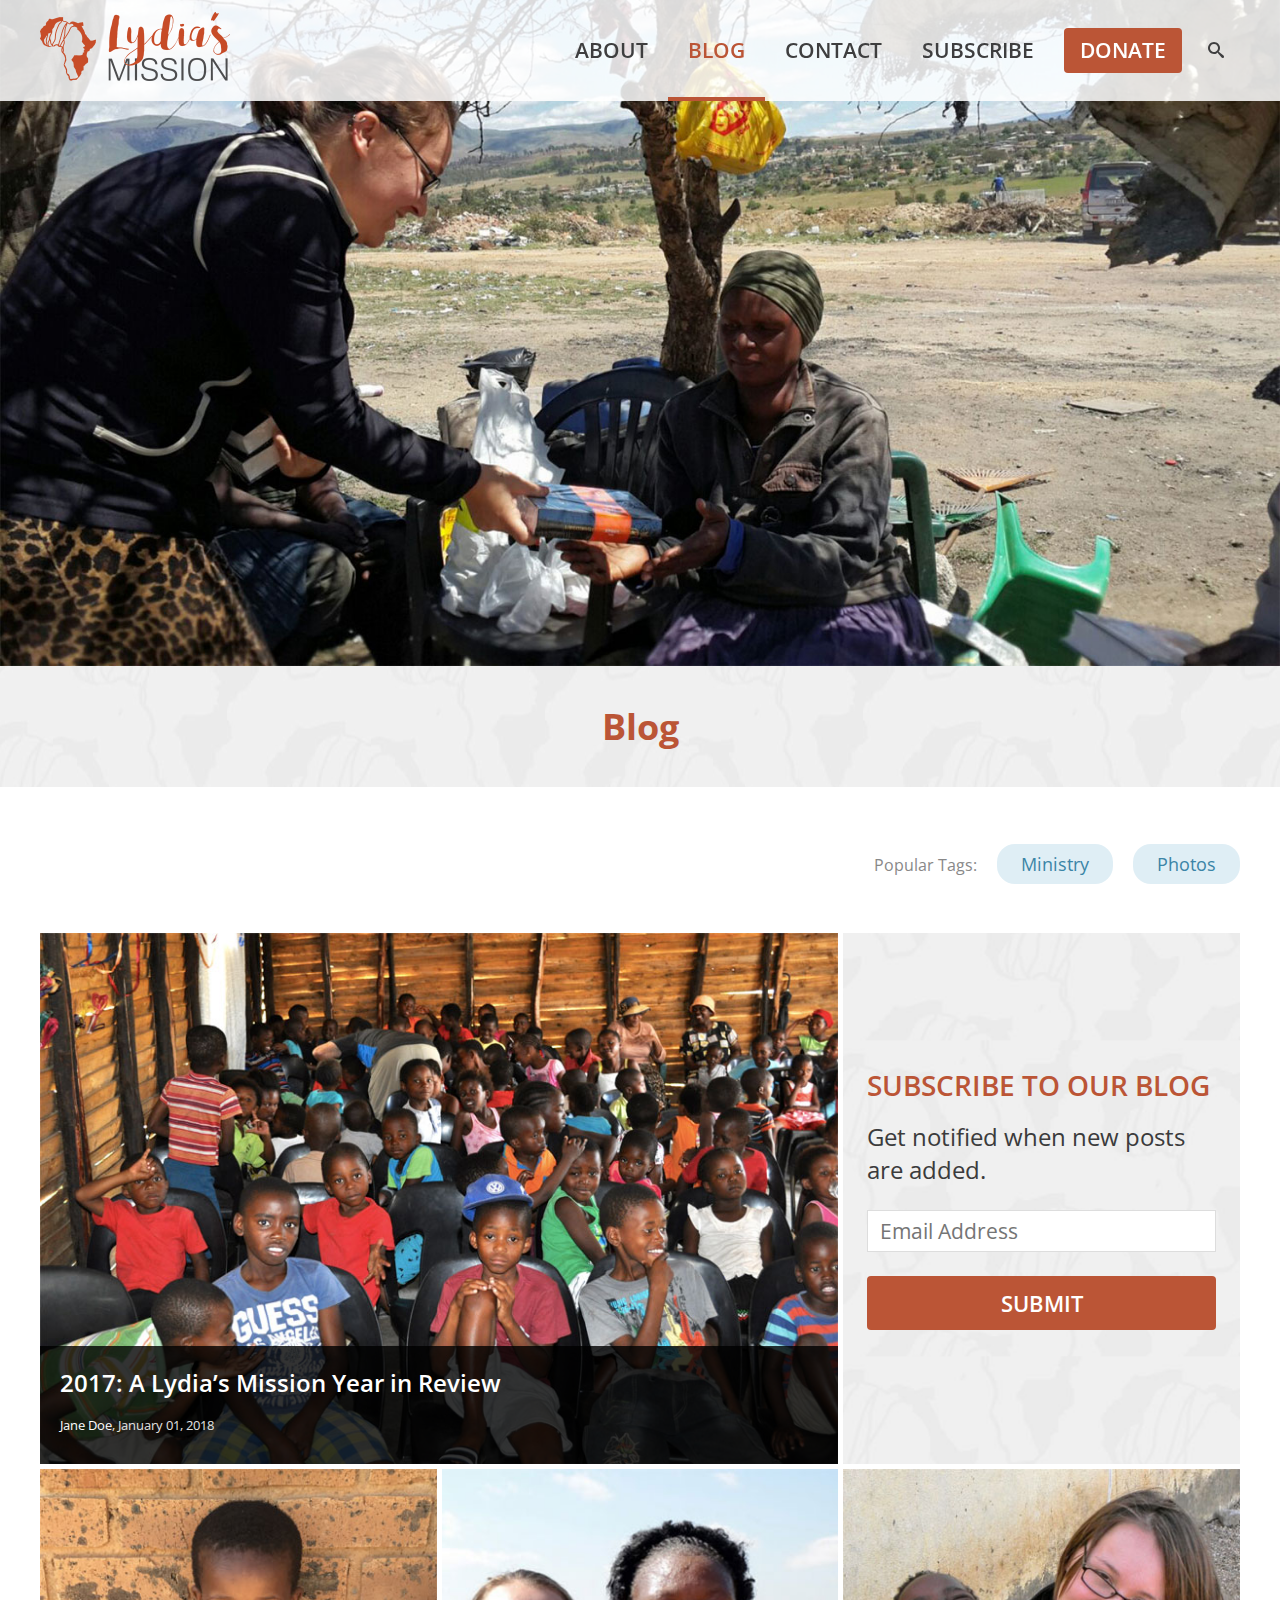
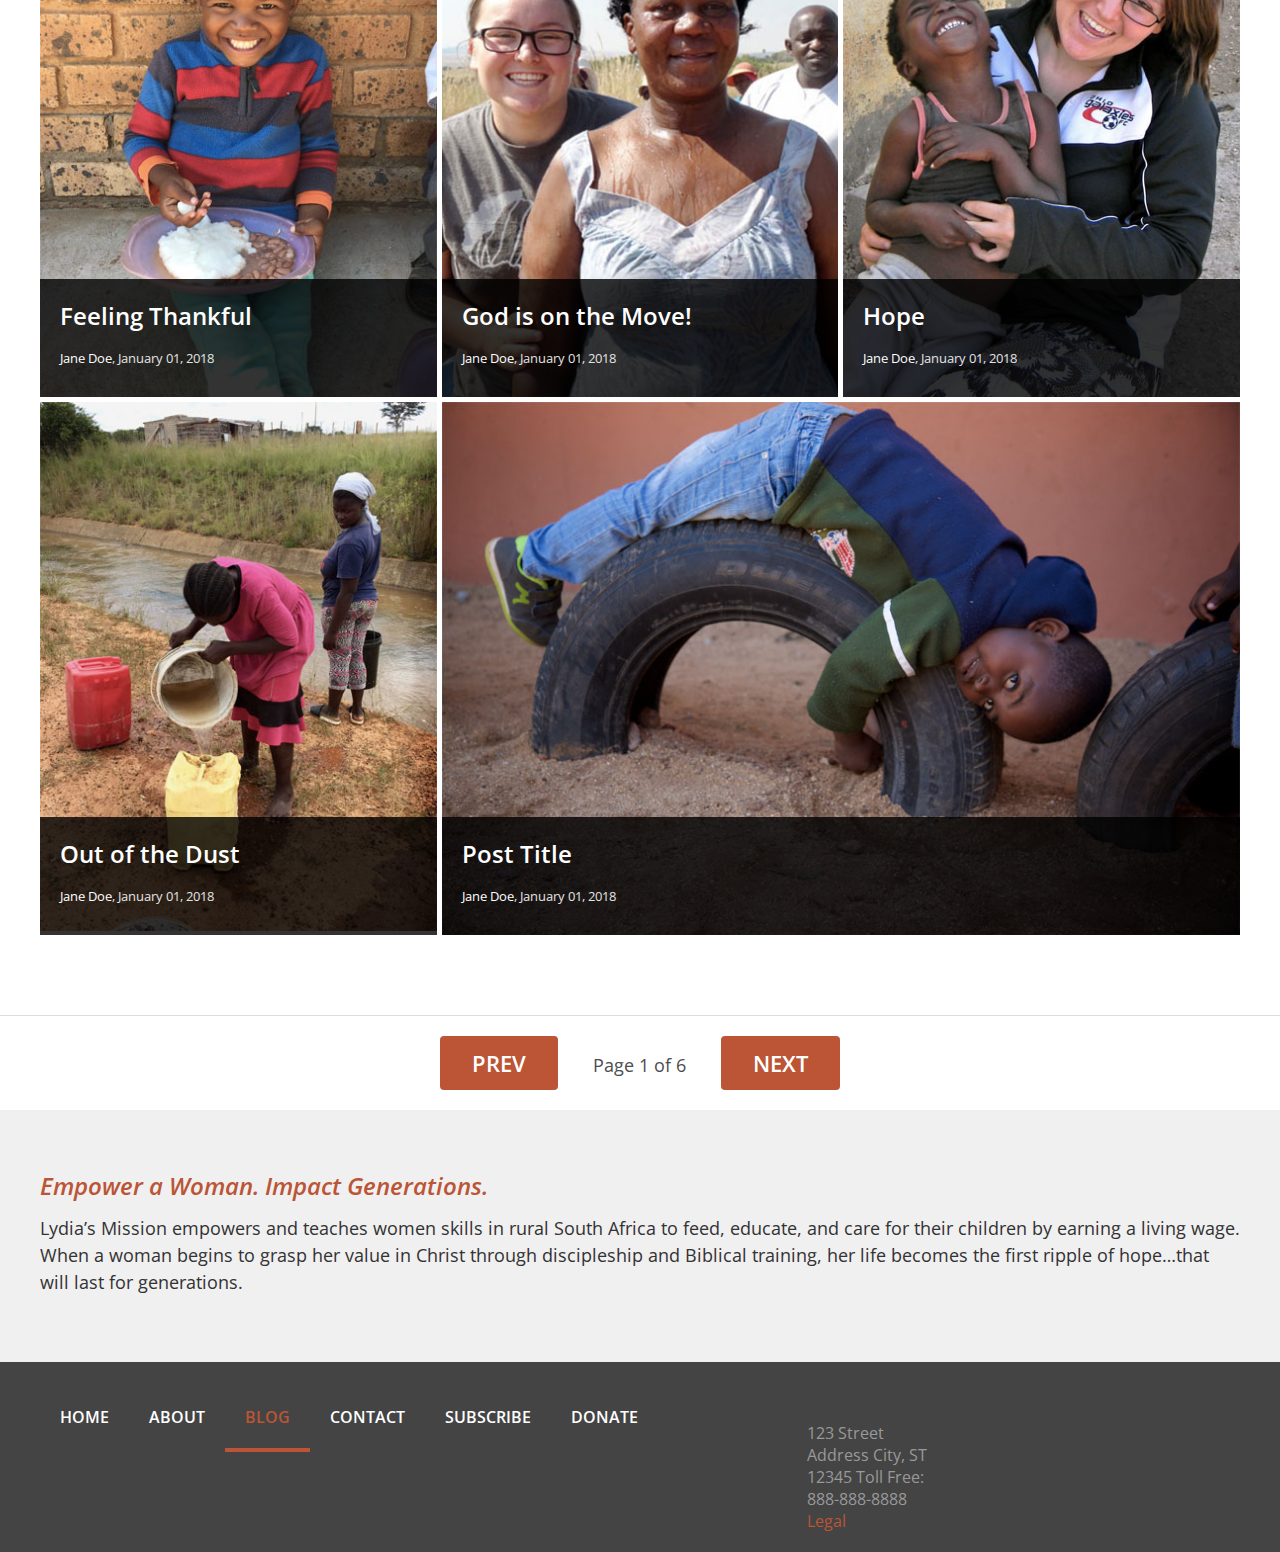
==== archive.html @ 4a886cb6 "blog listings styling, popular tags, and mission statement section" ====
<!DOCTYPE html>
<html xmlns="http://www.w3.org/1999/xhtml">
<head>
    <title>Post Listings</title>
    <meta name="viewport" content="width=device-width, initial-scale=1.0, maximum-scale=1.0, minimum-scale=1.0" />
    <link rel="stylesheet" type="text/css" href="style.css" />
    <link href="https://fonts.googleapis.com/css?family=Open+Sans:300,300i,400,400i,600,700" rel="stylesheet" />
    <link href="https://fonts.googleapis.com/css?family=Dancing+Script:700" rel="stylesheet" />
    <link rel="stylesheet" type="text/css" href="fonts/icomoon/icomoon.css" />
    <script src="https://ajax.googleapis.com/ajax/libs/jquery/1.12.4/jquery.min.js"></script>
    <script type="text/javascript" src="scripts/interaction.js"></script>
</head>
<body>
    <div class="header">
        <div class="wrapper">
            <a class="logo" href="front-page.html">
                <img src="img/logo.png" alt="" />
            </a>
            <a class="icon-search" href="#"></a>
            <div class="nav">
                <a class="menu-link" href="#">Menu</a>
                <div class="menu-main-navigation-container">
                    <ul id="menu-main-navigation" class="menu">
                        <li class="menu-item"><a href="front-page.html">Home</a></li>
                        <li class="menu-item"><a href="page.html">About</a></li>
                        <li class="menu-item menu-item-has-children current_page_parent current-menu-item"><a href="archive.html">Blog</a>
                            <ul class="sub-menu">
                                <li class="menu-item current-menu-item page_item current_page_item"><a href="single.html">Sample Blog Item</a></li>
                            </ul>
                        </li>
                        <li class="menu-item"><a href="#">Contact</a></li>
                        <li class="menu-item"><a href="#">Subscribe</a></li>
                        <li class="menu-item btn"><a href="#">Donate</a></li>
                    </ul>
                </div>
            </div>
        </div>
    </div>
    <div class="hero">
        <img src="content-img/hero-blog.jpg" alt="" />
    </div>

    <div class="section-title">
        <div class="wrapper">
            <strong>Blog</strong>
        </div>
    </div>

    <div class="content">
        <div class="wrapper">
            <div class="popular-tags">
                <span>Popular Tags:</span>
                <a class="tag" href="#">Ministry</a>
                <a class="tag" href="#">Photos</a>
            </div>
            <div class="listings-grid">
                <div class="article intro featured">
                    <a href="#">
                        <img src="content-img/listing-1.jpg" alt="" />
                    </a>
                    <div class="article-content">
                        <h2><a href="#">2017: A Lydia’s Mission Year in Review</a></h2>
                        <p>God has been moving in powerful ways this past year. Lydia’s Mission has expanded in ways I could never have dreamed. Hope has been restored, the Gospel has been...</p>
                        <span class="article-meta">
                            <a href="#">Jane Doe</a>, <span class="article-date">January 01, 2018</span>
                        </span>
                        <a class="fancy-text" href="#">Read More</a>
                    </div>
                </div>
                <div class="article intro subscribe-block logo-bg">
                    <div class="subscribe-block-content">
                        <h2>Subscribe to our Blog</h2>
                        <p>Get notified when new posts are added.</p>
                        <input type="text" placeholder="Email Address" />
                        <input class="btn" type="submit" />
                    </div>
                </div>
                <div class="article intro">
                    <a href="#">
                        <img src="content-img/listing-2.jpg" alt="" />
                    </a>
                    <div class="article-content">
                        <h2><a href="#">Feeling Thankful</a></h2>
                        <p>Lorem ipsum dolor sit amet.</p>
                        <span class="article-meta">
                            <a href="#">Jane Doe</a>, <span class="article-date">January 01, 2018</span>
                        </span>
                        <a class="fancy-text" href="#">Read More</a>
                    </div>
                </div>
                <div class="article intro">
                    <a href="#">
                        <img src="content-img/listing-3.jpg" alt="" />
                    </a>
                    <div class="article-content">
                        <h2><a href="#">God is on the Move!</a></h2>
                        <p>Lorem ipsum dolor sit amet.</p>
                        <span class="article-meta">
                            <a href="#">Jane Doe</a>, <span class="article-date">January 01, 2018</span>
                        </span>
                        <a class="fancy-text" href="#">Read More</a>
                    </div>
                </div>
                <div class="article intro">
                    <a href="#">
                        <img src="content-img/listing-4.jpg" alt="" />
                    </a>
                    <div class="article-content">
                        <h2><a href="#">Hope</a></h2>
                        <p>Lorem ipsum dolor sit amet.</p>
                        <span class="article-meta">
                            <a href="#">Jane Doe</a>, <span class="article-date">January 01, 2018</span>
                        </span>
                        <a class="fancy-text" href="#">Read More</a>
                    </div>
                </div>
                <div class="article intro">
                    <a href="#">
                        <img src="content-img/listing-5.jpg" alt="" />
                    </a>
                    <div class="article-content">
                        <h2><a href="#">Out of the Dust</a></h2>
                        <p>Lorem ipsum dolor sit amet.</p>
                        <span class="article-meta">
                            <a href="#">Jane Doe</a>, <span class="article-date">January 01, 2018</span>
                        </span>
                        <a class="fancy-text" href="#">Read More</a>
                    </div>
                </div>
                <div class="article intro featured">
                    <a href="#">
                        <img src="content-img/listing-6.jpg" alt="" />
                    </a>
                    <div class="article-content">
                        <h2><a href="#">Post Title</a></h2>
                        <p>Lorem ipsum dolor sit amet.</p>
                        <span class="article-meta">
                            <a href="#">Jane Doe</a>, <span class="article-date">January 01, 2018</span>
                        </span>
                        <a class="fancy-text" href="#">Read More</a>
                    </div>
                </div>
            </div>
        </div>
    </div>

    <div class="pagination">
        <div class="wrapper">
            <a class="btn disabled" href="#"><span class="prev">Prev</span></a>
            Page 1 of 6
            <a class="btn" href="#"><span class="next">Next</span></a>
        </div>
    </div>

    <div class="section mission-statement">
        <div class="wrapper">
            <h2>Empower a Woman. Impact Generations.</h2>
            <p>Lydia’s Mission empowers and teaches women skills in rural South Africa to feed, educate, and care for their children by earning a living wage. When a woman begins to grasp her value in Christ through discipleship and Biblical training, her life becomes the first ripple of hope…that will last for generations.</p>
        </div>
    </div>

    <div class="footer">
        <div class="footer-bar">
            <div class="wrapper">
                <div class="menu-main-navigation-container">
                    <ul id="menu-main-navigation" class="menu">
                        <li class="menu-item"><a href="front-page.html">Home</a></li>
                        <li class="menu-item"><a href="page.html">About</a></li>
                        <li class="menu-item current-menu-item"><a href="archive.html">Blog</a></li>
                        <li class="menu-item"><a href="#">Contact</a></li>
                        <li class="menu-item"><a href="#">Subscribe</a></li>
                        <li class="menu-item"><a href="#">Donate</a></li>
                    </ul>
                </div>
            </div>
        </div>
        <div class="wrapper">
            <div class="columns">
                <div class="col">

                </div>
                <div class="col company-address contact-info">
                    <span>123 Street Address</span>
                    <span>City, ST 12345</span>
                    <span>Toll Free: 888-888-8888</span>
                    <span><a href="#">Legal</a></span>
                </div>
            </div>
        </div>
    </div>
</body>
</html>
---- style.css ----
body {
	margin: 0;
	padding: 0;
	font-family: "Open Sans", Arial, Helvetica, sans-serif;
	color: #4d4d4f;
}

a {
	color: #bb5536;
	text-decoration: none;
}

a:hover {
	color: #9d4327;
	text-decoration: underline;
}

h2 {
	font-weight: 600;
	font-size: 28px;
}

img {
	display: block;
	max-width: 100% !important;
}

input[type=text] {
	display: block;
	border: 1px solid #ddd;
	padding: 6px 12px;
	font-size: 21px;
	font-family: "Open Sans", Arial, Helvetica, sans-serif;
}

input[type=text]:focus {
	outline: none;
	border-color: #999;
	box-shadow: 0 0 8px rgba(0,0,0,0.1);
}

p {
	margin: 0 0 24px 0;
}

a.btn,
input.btn,
button {
	padding: 16px 32px;
	color: #fff;
	background: #bb5536;
	border-radius: 4px;
	border: 0;
	line-height: 1em;
	text-transform: uppercase;
	font-weight: 600;
	font-size: 22px;
	display: inline-block;
	transition: all 0.4s ease-in-out;
	font-family: "Open Sans", Arial, Helvetica, sans-serif;
}

a.btn:hover,
input.btn:hover,
button:hover {
	background-color: #9d4327;
	box-shadow: 0 0 8px rgba(0,0,0,0.1);
	text-decoration: none;
	cursor: pointer;
}

.wrapper {
	width: 100%;
	max-width: 1200px;
	margin: 0 auto;
	padding: 20px;
}

.section .wrapper {
	padding: 42px 20px;
}

.logo-bg {
	background: url(img/section-title-bg.jpg) repeat center center;
}

.circle {
	border-radius: 50%;
}

.fancy-text {
	font-family: 'Dancing Script', cursive;
	color: #0078ae;
	font-weight: 700;
	padding-bottom: 16px;
	background: url(img/logo-underline.svg) no-repeat bottom center;
}

.fancy-text:hover {
	color: #004260;
	text-decoration: none;
	background-image: url(img/logo-underline-hover.svg);
}

/* ********************************************** */
/* ****************** COLUMNS ******************* */
/* ********************************************** */

.columns /* default is 4 wide */
{
  display: -ms-grid;
  display: grid;
  -ms-grid-columns: 1fr 1fr 1fr 1fr;
  grid-template-columns: repeat(4, 1fr);
  grid-gap: 2.5%;
}

.columns.two-wide
{
  -ms-grid-columns: 1fr 1fr;
  grid-template-columns: repeat(2, 1fr);
  grid-gap: 4%;
}

.columns.three-wide
{
  -ms-grid-columns: 1fr 1fr 1fr;
  grid-template-columns: repeat(3, 1fr);
  grid-gap: 3%;
}

.columns.five-wide
{
  -ms-grid-columns: 1fr 1fr 1fr 1fr 1fr;
  grid-template-columns: repeat(5, 1fr);
  grid-gap: 2.5%;
}

.columns.custom-alignment .col
{
  display: flex;
}

.columns.vertical-center .col
{
  align-items: center;
}

.columns.horizontal-center .col
{
  justify-content: center;
  text-align: center;
}

.columns.horizontal-right .col
{
  justify-content: flex-end;
  text-align: right;
}

/* ********************************************** */
/* ******************* HEADER ******************* */
/* ********************************************** */


.header {
	background: rgba(255,255,255,0.85);
	position: fixed;
	top: 0;
	width: 100%;
	z-index: 1000;
	transition: all 0.4s ease-in-out;
}

.header .wrapper {
	padding-top: 0;
	padding-bottom: 0;
}

.header .wrapper:after {
	content: '';
	display: block;
	clear: both;
}

.header .logo {
	float: left;
	padding: 12px 0 16px 0;
	width: 190px;
	transition: all 0.4s ease-in-out;
	border-bottom: 4px solid transparent;
}

.header .logo:hover {
	opacity: 0.8;
	border-bottom-color: #bb5536;
}

.header .nav {
	float: right;
	font-size: 21px;
}

.nav .menu-link {
	display: none;
}

.menu {
	margin: 0;
	padding: 0;
}

.menu li {
	float: left;
	list-style: none;
	position: relative;
}

.menu li .sub-menu {
	display: none;
}

.header .menu > li > a {
	line-height: 53px;
	transition: all 0.4s ease-in-out;
}

.header .menu > li:first-child {
	display: none;
}

.menu a {
	display: block;
	font-weight: 700;
	padding: 20px;
	color: #3e3e3f;
	text-transform: uppercase;
	text-decoration: none;
	font-weight: 600;
	border-top: 4px solid transparent;
	border-bottom: 4px solid transparent;
}

.menu a:hover,
.menu li.current-menu-item > a {
	text-decoration: none;
	color: #bb5536;
	border-bottom-color: #bb5536;
}

.header .menu .btn a {
	padding: 12px 16px;
	color: #fff;
	background: #bb5536;
	border-radius: 4px;
	border: 0;
	margin: 28px 10px;
	line-height: 1em;
}

.header .menu .btn a:hover {
	background-color: #9d4327;
	box-shadow: 0 0 8px rgba(0,0,0,0.1);
}

.header .icon-search {
	float: right;
	color: #3e3e3f;
	border-top: 4px solid transparent;
	border-bottom: 4px solid transparent;
	padding: 38px 16px 39px;
	transition: all 0.4s ease-in-out;
}

.header .icon-search:hover {
	color: #bb5536;
	text-decoration: none;
	border-bottom-color: #bb5536;
}

.scrolled .header {
	box-shadow: 0 0 20px rgba(0,0,0,0.1);
}

.scrolled.home .header {
	background: rgba(255,255,255,0.7);
}

.scrolled .header .logo {
	width: 116px;
	padding: 6px 0 8px 0;
}

.scrolled .header .menu > li > a {
	line-height: 28px;
	padding: 12px 20px;
}

.scrolled .header .menu .btn a {
	line-height: 1em;
	padding: 12px 16px;
	margin: 7px 10px 8px 10px;
}

.scrolled .header .icon-search {
	padding: 18px 16px;
}

/* ********************************************** */
/* ******************* FOOTER ******************* */
/* ********************************************** */


.footer {
	background: #444;
	color: #999;
}

.footer .menu a {
	color: #fff;
}

.mission-statement {
	background: #f0f0f0;
	font-size: 18px;
	color: #333;
	line-height: 1.5em;
}

.mission-statement h2 {
	font-size: 24px;
	color: #bb5536;
	font-style: oblique;
	margin-bottom: 16px;
}

/* ********************************************** */
/* ******************** HERO ******************** */
/* ********************************************** */

.hero {
	position: relative;
	overflow: hidden;
}

.hero.with-content {
	padding: 160px 0;
}

.hero h1 {
	color: #fff;
	font-size: 44px;
	font-weight: 600;
	margin-bottom: 20px;
}

.hero.with-content > img {
	width: 100%;
	position: absolute;
	top: 0;
	left: 0;
}

.hero .wrapper {
	position: relative;
}

.hero-content {
	background: rgba(0,0,0,0.3);
	padding: 30px;
	text-align: center;
	width: 38%;
	margin-right: 10%;
	color: #fff;
	font-size: 24px;
	font-weight: 400;
	line-height: 1.6em;
	float: right;
}

.section-title {
	background: url(img/section-title-bg.jpg) repeat center center;
	text-align: center;
	font-size: 36px;
	color: #bb5536;
}

.section-title .wrapper {
	padding-top: 36px;
	padding-bottom: 36px;
}

/* ********************************************** */
/* ****************** HOME PAGE ***************** */
/* ********************************************** */

.home .header {
	background: transparent;
}

/* ********************************************** */
/* ************ CTAs (Call-To-Action) *********** */
/* ********************************************** */

.cta {
	text-align: center;
	font-size: 21px;
	line-height: 1.5em;
	margin: 40px 0;
}

.cta a.fancy-text {
	font-size: 40px;
	margin-top: 24px;
	display: inline-block;
}

.cta h2 {
	text-transform: uppercase;
	color: #bb5536;
	font-weight: 600;
	margin-top: 30px;
}

.cta img {
	border: 4px solid #bb5536;
	margin: 0 auto;
	width: 80%;
}

/* ********************************************** */
/* ************* Blog Listings Pages ************ */
/* ********************************************** */

.pagination {
	font-size: 18px;
	color: #4d4d4f;
	text-align: center;
	border-top: 1px solid #ddd;
	background: url(img/section-title-bg-white.jpg) repeat center center;
}

.pagination .btn {
	margin-left: 30px;
	margin-right: 30px;
}

.listings-grid {
	padding-top: 50px;
	padding-bottom: 60px;
	display: grid;
	grid-gap: 5px;
	grid-template-columns: 1fr 1fr 1fr;
	clear: both;
}

.listings-grid > .featured {
	grid-column: span 2;
}

.article {
	position: relative;
	overflow: hidden;
}

.article.intro .article-content {
	position: absolute;
	bottom: 0;
	left: 0;
	width: 100%;
	background: rgba(0,0,0,0.8);
	color: #fff;
	padding: 20px;
	box-sizing: border-box;
}

.article.intro .article-content h2 {
	font-size: 24px;
	margin: 0 0 8px 0;
	font-weight: 600;
}

.article.intro .article-content h2 a {
	display: block;
}

.article.intro .article-content p {
	height: 0;
	overflow: hidden;
	margin: 0;
	opacity: 0;
	transition: all 0.4s ease-in-out;
}

.article.intro .article-content .article-meta {
	
	line-height: 37px;
	color: #e3e3e3;
	font-size: 13px;
}

.article.intro a {
	color: #fff;
}

.article.intro a img {
	transition: all 0.2s ease-in-out;
}

.article.intro a:hover {
	color: #ddd;
}

.article.intro a:hover img {
	opacity: 0.8;
	transform: scale(1.1);
}

.article.intro a.fancy-text {
	font-size: 24px;
	float: right;
	height: 0;
	overflow: hidden;
	transition: all 0.2s ease-in-out;
	padding: 0;
	opacity: 0;
}

.article.intro:hover .article-content a.fancy-text {
	padding-bottom: 8px;
	height: auto;
	opacity: 1;
}

.article.intro:hover .article-content p {
	height: auto;
	margin: 0 0 8px 0;
	opacity: 1;
}

.subscribe-block {
	color: #3b3b3c;
	font-size: 24px;
	display: flex;
	align-items: center;
	justify-content: center;
	flex-direction: column;
}

.subscribe-block h2 {
	text-transform: uppercase;
	color: #bb5536;
	margin-bottom: 16px;
}

.subscribe-block input {
	width: 100%;
	box-sizing: border-box;
	margin-bottom: 24px;
}

.subscribe-block-content {
	padding: 24px;
}

.popular-tags {
	color: #888;
	margin: 40px 0 0 0;
	float: right;
}

.popular-tags span {
	margin-right: 16px;
	line-height: 36px;
}

.tag {
	border-radius: 18px;
	color: #3b85a7;
	background: #dfeef5;
	line-height: 1em;
	padding: 8px 24px;
	font-size: 18px;
	margin-right: 16px;
}

.tag:hover {
	color: #fff;
	background: #3b85a7;
	box-shadow: 0 0 4px rgba(0,0,0,0.1);
	text-decoration: none;
}

.popular-tags a:last-child {
	margin-right: 0;
}
---- fonts/icomoon/icomoon.css ----
@font-face {
  font-family: 'icomoon';
  src:  url('icomoon.eot?5ttr77');
  src:  url('icomoon.eot?5ttr77#iefix') format('embedded-opentype'),
    url('icomoon.ttf?5ttr77') format('truetype'),
    url('icomoon.woff?5ttr77') format('woff'),
    url('icomoon.svg?5ttr77#icomoon') format('svg');
  font-weight: normal;
  font-style: normal;
}

[class^="icon-"], [class*=" icon-"] {
  /* use !important to prevent issues with browser extensions that change fonts */
  font-family: 'icomoon' !important;
  speak: none;
  font-style: normal;
  font-weight: normal;
  font-variant: normal;
  text-transform: none;
  line-height: 1;

  /* Better Font Rendering =========== */
  -webkit-font-smoothing: antialiased;
  -moz-osx-font-smoothing: grayscale;
}

.icon-home:before {
  content: "\e900";
}
.icon-home2:before {
  content: "\e901";
}
.icon-home3:before {
  content: "\e902";
}
.icon-office:before {
  content: "\e903";
}
.icon-newspaper:before {
  content: "\e904";
}
.icon-pencil:before {
  content: "\e905";
}
.icon-pencil2:before {
  content: "\e906";
}
.icon-quill:before {
  content: "\e907";
}
.icon-pen:before {
  content: "\e908";
}
.icon-blog:before {
  content: "\e909";
}
.icon-eyedropper:before {
  content: "\e90a";
}
.icon-droplet:before {
  content: "\e90b";
}
.icon-paint-format:before {
  content: "\e90c";
}
.icon-image:before {
  content: "\e90d";
}
.icon-images:before {
  content: "\e90e";
}
.icon-camera:before {
  content: "\e90f";
}
.icon-headphones:before {
  content: "\e910";
}
.icon-music:before {
  content: "\e911";
}
.icon-play:before {
  content: "\e912";
}
.icon-film:before {
  content: "\e913";
}
.icon-video-camera:before {
  content: "\e914";
}
.icon-dice:before {
  content: "\e915";
}
.icon-pacman:before {
  content: "\e916";
}
.icon-spades:before {
  content: "\e917";
}
.icon-clubs:before {
  content: "\e918";
}
.icon-diamonds:before {
  content: "\e919";
}
.icon-bullhorn:before {
  content: "\e91a";
}
.icon-connection:before {
  content: "\e91b";
}
.icon-podcast:before {
  content: "\e91c";
}
.icon-feed:before {
  content: "\e91d";
}
.icon-mic:before {
  content: "\e91e";
}
.icon-book:before {
  content: "\e91f";
}
.icon-books:before {
  content: "\e920";
}
.icon-library:before {
  content: "\e921";
}
.icon-file-text:before {
  content: "\e922";
}
.icon-profile:before {
  content: "\e923";
}
.icon-file-empty:before {
  content: "\e924";
}
.icon-files-empty:before {
  content: "\e925";
}
.icon-file-text2:before {
  content: "\e926";
}
.icon-file-picture:before {
  content: "\e927";
}
.icon-file-music:before {
  content: "\e928";
}
.icon-file-play:before {
  content: "\e929";
}
.icon-file-video:before {
  content: "\e92a";
}
.icon-file-zip:before {
  content: "\e92b";
}
.icon-copy:before {
  content: "\e92c";
}
.icon-paste:before {
  content: "\e92d";
}
.icon-stack:before {
  content: "\e92e";
}
.icon-folder:before {
  content: "\e92f";
}
.icon-folder-open:before {
  content: "\e930";
}
.icon-folder-plus:before {
  content: "\e931";
}
.icon-folder-minus:before {
  content: "\e932";
}
.icon-folder-download:before {
  content: "\e933";
}
.icon-folder-upload:before {
  content: "\e934";
}
.icon-price-tag:before {
  content: "\e935";
}
.icon-price-tags:before {
  content: "\e936";
}
.icon-barcode:before {
  content: "\e937";
}
.icon-qrcode:before {
  content: "\e938";
}
.icon-ticket:before {
  content: "\e939";
}
.icon-cart:before {
  content: "\e93a";
}
.icon-coin-dollar:before {
  content: "\e93b";
}
.icon-coin-euro:before {
  content: "\e93c";
}
.icon-coin-pound:before {
  content: "\e93d";
}
.icon-coin-yen:before {
  content: "\e93e";
}
.icon-credit-card:before {
  content: "\e93f";
}
.icon-calculator:before {
  content: "\e940";
}
.icon-lifebuoy:before {
  content: "\e941";
}
.icon-phone:before {
  content: "\e942";
}
.icon-phone-hang-up:before {
  content: "\e943";
}
.icon-address-book:before {
  content: "\e944";
}
.icon-envelop:before {
  content: "\e945";
}
.icon-pushpin:before {
  content: "\e946";
}
.icon-location:before {
  content: "\e947";
}
.icon-location2:before {
  content: "\e948";
}
.icon-compass:before {
  content: "\e949";
}
.icon-compass2:before {
  content: "\e94a";
}
.icon-map:before {
  content: "\e94b";
}
.icon-map2:before {
  content: "\e94c";
}
.icon-history:before {
  content: "\e94d";
}
.icon-clock:before {
  content: "\e94e";
}
.icon-clock2:before {
  content: "\e94f";
}
.icon-alarm:before {
  content: "\e950";
}
.icon-bell:before {
  content: "\e951";
}
.icon-stopwatch:before {
  content: "\e952";
}
.icon-calendar:before {
  content: "\e953";
}
.icon-printer:before {
  content: "\e954";
}
.icon-keyboard:before {
  content: "\e955";
}
.icon-display:before {
  content: "\e956";
}
.icon-laptop:before {
  content: "\e957";
}
.icon-mobile:before {
  content: "\e958";
}
.icon-mobile2:before {
  content: "\e959";
}
.icon-tablet:before {
  content: "\e95a";
}
.icon-tv:before {
  content: "\e95b";
}
.icon-drawer:before {
  content: "\e95c";
}
.icon-drawer2:before {
  content: "\e95d";
}
.icon-box-add:before {
  content: "\e95e";
}
.icon-box-remove:before {
  content: "\e95f";
}
.icon-download:before {
  content: "\e960";
}
.icon-upload:before {
  content: "\e961";
}
.icon-floppy-disk:before {
  content: "\e962";
}
.icon-drive:before {
  content: "\e963";
}
.icon-database:before {
  content: "\e964";
}
.icon-undo:before {
  content: "\e965";
}
.icon-redo:before {
  content: "\e966";
}
.icon-undo2:before {
  content: "\e967";
}
.icon-redo2:before {
  content: "\e968";
}
.icon-forward:before {
  content: "\e969";
}
.icon-reply:before {
  content: "\e96a";
}
.icon-bubble:before {
  content: "\e96b";
}
.icon-bubbles:before {
  content: "\e96c";
}
.icon-bubbles2:before {
  content: "\e96d";
}
.icon-bubble2:before {
  content: "\e96e";
}
.icon-bubbles3:before {
  content: "\e96f";
}
.icon-bubbles4:before {
  content: "\e970";
}
.icon-user:before {
  content: "\e971";
}
.icon-users:before {
  content: "\e972";
}
.icon-user-plus:before {
  content: "\e973";
}
.icon-user-minus:before {
  content: "\e974";
}
.icon-user-check:before {
  content: "\e975";
}
.icon-user-tie:before {
  content: "\e976";
}
.icon-quotes-left:before {
  content: "\e977";
}
.icon-quotes-right:before {
  content: "\e978";
}
.icon-hour-glass:before {
  content: "\e979";
}
.icon-spinner:before {
  content: "\e97a";
}
.icon-spinner2:before {
  content: "\e97b";
}
.icon-spinner3:before {
  content: "\e97c";
}
.icon-spinner4:before {
  content: "\e97d";
}
.icon-spinner5:before {
  content: "\e97e";
}
.icon-spinner6:before {
  content: "\e97f";
}
.icon-spinner7:before {
  content: "\e980";
}
.icon-spinner8:before {
  content: "\e981";
}
.icon-spinner9:before {
  content: "\e982";
}
.icon-spinner10:before {
  content: "\e983";
}
.icon-spinner11:before {
  content: "\e984";
}
.icon-binoculars:before {
  content: "\e985";
}
.icon-search:before {
  content: "\e986";
}
.icon-zoom-in:before {
  content: "\e987";
}
.icon-zoom-out:before {
  content: "\e988";
}
.icon-enlarge:before {
  content: "\e989";
}
.icon-shrink:before {
  content: "\e98a";
}
.icon-enlarge2:before {
  content: "\e98b";
}
.icon-shrink2:before {
  content: "\e98c";
}
.icon-key:before {
  content: "\e98d";
}
.icon-key2:before {
  content: "\e98e";
}
.icon-lock:before {
  content: "\e98f";
}
.icon-unlocked:before {
  content: "\e990";
}
.icon-wrench:before {
  content: "\e991";
}
.icon-equalizer:before {
  content: "\e992";
}
.icon-equalizer2:before {
  content: "\e993";
}
.icon-cog:before {
  content: "\e994";
}
.icon-cogs:before {
  content: "\e995";
}
.icon-hammer:before {
  content: "\e996";
}
.icon-magic-wand:before {
  content: "\e997";
}
.icon-aid-kit:before {
  content: "\e998";
}
.icon-bug:before {
  content: "\e999";
}
.icon-pie-chart:before {
  content: "\e99a";
}
.icon-stats-dots:before {
  content: "\e99b";
}
.icon-stats-bars:before {
  content: "\e99c";
}
.icon-stats-bars2:before {
  content: "\e99d";
}
.icon-trophy:before {
  content: "\e99e";
}
.icon-gift:before {
  content: "\e99f";
}
.icon-glass:before {
  content: "\e9a0";
}
.icon-glass2:before {
  content: "\e9a1";
}
.icon-mug:before {
  content: "\e9a2";
}
.icon-spoon-knife:before {
  content: "\e9a3";
}
.icon-leaf:before {
  content: "\e9a4";
}
.icon-rocket:before {
  content: "\e9a5";
}
.icon-meter:before {
  content: "\e9a6";
}
.icon-meter2:before {
  content: "\e9a7";
}
.icon-hammer2:before {
  content: "\e9a8";
}
.icon-fire:before {
  content: "\e9a9";
}
.icon-lab:before {
  content: "\e9aa";
}
.icon-magnet:before {
  content: "\e9ab";
}
.icon-bin:before {
  content: "\e9ac";
}
.icon-bin2:before {
  content: "\e9ad";
}
.icon-briefcase:before {
  content: "\e9ae";
}
.icon-airplane:before {
  content: "\e9af";
}
.icon-truck:before {
  content: "\e9b0";
}
.icon-road:before {
  content: "\e9b1";
}
.icon-accessibility:before {
  content: "\e9b2";
}
.icon-target:before {
  content: "\e9b3";
}
.icon-shield:before {
  content: "\e9b4";
}
.icon-power:before {
  content: "\e9b5";
}
.icon-switch:before {
  content: "\e9b6";
}
.icon-power-cord:before {
  content: "\e9b7";
}
.icon-clipboard:before {
  content: "\e9b8";
}
.icon-list-numbered:before {
  content: "\e9b9";
}
.icon-list:before {
  content: "\e9ba";
}
.icon-list2:before {
  content: "\e9bb";
}
.icon-tree:before {
  content: "\e9bc";
}
.icon-menu:before {
  content: "\e9bd";
}
.icon-menu2:before {
  content: "\e9be";
}
.icon-menu3:before {
  content: "\e9bf";
}
.icon-menu4:before {
  content: "\e9c0";
}
.icon-cloud:before {
  content: "\e9c1";
}
.icon-cloud-download:before {
  content: "\e9c2";
}
.icon-cloud-upload:before {
  content: "\e9c3";
}
.icon-cloud-check:before {
  content: "\e9c4";
}
.icon-download2:before {
  content: "\e9c5";
}
.icon-upload2:before {
  content: "\e9c6";
}
.icon-download3:before {
  content: "\e9c7";
}
.icon-upload3:before {
  content: "\e9c8";
}
.icon-sphere:before {
  content: "\e9c9";
}
.icon-earth:before {
  content: "\e9ca";
}
.icon-link:before {
  content: "\e9cb";
}
.icon-flag:before {
  content: "\e9cc";
}
.icon-attachment:before {
  content: "\e9cd";
}
.icon-eye:before {
  content: "\e9ce";
}
.icon-eye-plus:before {
  content: "\e9cf";
}
.icon-eye-minus:before {
  content: "\e9d0";
}
.icon-eye-blocked:before {
  content: "\e9d1";
}
.icon-bookmark:before {
  content: "\e9d2";
}
.icon-bookmarks:before {
  content: "\e9d3";
}
.icon-sun:before {
  content: "\e9d4";
}
.icon-contrast:before {
  content: "\e9d5";
}
.icon-brightness-contrast:before {
  content: "\e9d6";
}
.icon-star-empty:before {
  content: "\e9d7";
}
.icon-star-half:before {
  content: "\e9d8";
}
.icon-star-full:before {
  content: "\e9d9";
}
.icon-heart:before {
  content: "\e9da";
}
.icon-heart-broken:before {
  content: "\e9db";
}
.icon-man:before {
  content: "\e9dc";
}
.icon-woman:before {
  content: "\e9dd";
}
.icon-man-woman:before {
  content: "\e9de";
}
.icon-happy:before {
  content: "\e9df";
}
.icon-happy2:before {
  content: "\e9e0";
}
.icon-smile:before {
  content: "\e9e1";
}
.icon-smile2:before {
  content: "\e9e2";
}
.icon-tongue:before {
  content: "\e9e3";
}
.icon-tongue2:before {
  content: "\e9e4";
}
.icon-sad:before {
  content: "\e9e5";
}
.icon-sad2:before {
  content: "\e9e6";
}
.icon-wink:before {
  content: "\e9e7";
}
.icon-wink2:before {
  content: "\e9e8";
}
.icon-grin:before {
  content: "\e9e9";
}
.icon-grin2:before {
  content: "\e9ea";
}
.icon-cool:before {
  content: "\e9eb";
}
.icon-cool2:before {
  content: "\e9ec";
}
.icon-angry:before {
  content: "\e9ed";
}
.icon-angry2:before {
  content: "\e9ee";
}
.icon-evil:before {
  content: "\e9ef";
}
.icon-evil2:before {
  content: "\e9f0";
}
.icon-shocked:before {
  content: "\e9f1";
}
.icon-shocked2:before {
  content: "\e9f2";
}
.icon-baffled:before {
  content: "\e9f3";
}
.icon-baffled2:before {
  content: "\e9f4";
}
.icon-confused:before {
  content: "\e9f5";
}
.icon-confused2:before {
  content: "\e9f6";
}
.icon-neutral:before {
  content: "\e9f7";
}
.icon-neutral2:before {
  content: "\e9f8";
}
.icon-hipster:before {
  content: "\e9f9";
}
.icon-hipster2:before {
  content: "\e9fa";
}
.icon-wondering:before {
  content: "\e9fb";
}
.icon-wondering2:before {
  content: "\e9fc";
}
.icon-sleepy:before {
  content: "\e9fd";
}
.icon-sleepy2:before {
  content: "\e9fe";
}
.icon-frustrated:before {
  content: "\e9ff";
}
.icon-frustrated2:before {
  content: "\ea00";
}
.icon-crying:before {
  content: "\ea01";
}
.icon-crying2:before {
  content: "\ea02";
}
.icon-point-up:before {
  content: "\ea03";
}
.icon-point-right:before {
  content: "\ea04";
}
.icon-point-down:before {
  content: "\ea05";
}
.icon-point-left:before {
  content: "\ea06";
}
.icon-warning:before {
  content: "\ea07";
}
.icon-notification:before {
  content: "\ea08";
}
.icon-question:before {
  content: "\ea09";
}
.icon-plus:before {
  content: "\ea0a";
}
.icon-minus:before {
  content: "\ea0b";
}
.icon-info:before {
  content: "\ea0c";
}
.icon-cancel-circle:before {
  content: "\ea0d";
}
.icon-blocked:before {
  content: "\ea0e";
}
.icon-cross:before {
  content: "\ea0f";
}
.icon-checkmark:before {
  content: "\ea10";
}
.icon-checkmark2:before {
  content: "\ea11";
}
.icon-spell-check:before {
  content: "\ea12";
}
.icon-enter:before {
  content: "\ea13";
}
.icon-exit:before {
  content: "\ea14";
}
.icon-play2:before {
  content: "\ea15";
}
.icon-pause:before {
  content: "\ea16";
}
.icon-stop:before {
  content: "\ea17";
}
.icon-previous:before {
  content: "\ea18";
}
.icon-next:before {
  content: "\ea19";
}
.icon-backward:before {
  content: "\ea1a";
}
.icon-forward2:before {
  content: "\ea1b";
}
.icon-play3:before {
  content: "\ea1c";
}
.icon-pause2:before {
  content: "\ea1d";
}
.icon-stop2:before {
  content: "\ea1e";
}
.icon-backward2:before {
  content: "\ea1f";
}
.icon-forward3:before {
  content: "\ea20";
}
.icon-first:before {
  content: "\ea21";
}
.icon-last:before {
  content: "\ea22";
}
.icon-previous2:before {
  content: "\ea23";
}
.icon-next2:before {
  content: "\ea24";
}
.icon-eject:before {
  content: "\ea25";
}
.icon-volume-high:before {
  content: "\ea26";
}
.icon-volume-medium:before {
  content: "\ea27";
}
.icon-volume-low:before {
  content: "\ea28";
}
.icon-volume-mute:before {
  content: "\ea29";
}
.icon-volume-mute2:before {
  content: "\ea2a";
}
.icon-volume-increase:before {
  content: "\ea2b";
}
.icon-volume-decrease:before {
  content: "\ea2c";
}
.icon-loop:before {
  content: "\ea2d";
}
.icon-loop2:before {
  content: "\ea2e";
}
.icon-infinite:before {
  content: "\ea2f";
}
.icon-shuffle:before {
  content: "\ea30";
}
.icon-arrow-up-left:before {
  content: "\ea31";
}
.icon-arrow-up:before {
  content: "\ea32";
}
.icon-arrow-up-right:before {
  content: "\ea33";
}
.icon-arrow-right:before {
  content: "\ea34";
}
.icon-arrow-down-right:before {
  content: "\ea35";
}
.icon-arrow-down:before {
  content: "\ea36";
}
.icon-arrow-down-left:before {
  content: "\ea37";
}
.icon-arrow-left:before {
  content: "\ea38";
}
.icon-arrow-up-left2:before {
  content: "\ea39";
}
.icon-arrow-up2:before {
  content: "\ea3a";
}
.icon-arrow-up-right2:before {
  content: "\ea3b";
}
.icon-arrow-right2:before {
  content: "\ea3c";
}
.icon-arrow-down-right2:before {
  content: "\ea3d";
}
.icon-arrow-down2:before {
  content: "\ea3e";
}
.icon-arrow-down-left2:before {
  content: "\ea3f";
}
.icon-arrow-left2:before {
  content: "\ea40";
}
.icon-circle-up:before {
  content: "\ea41";
}
.icon-circle-right:before {
  content: "\ea42";
}
.icon-circle-down:before {
  content: "\ea43";
}
.icon-circle-left:before {
  content: "\ea44";
}
.icon-tab:before {
  content: "\ea45";
}
.icon-move-up:before {
  content: "\ea46";
}
.icon-move-down:before {
  content: "\ea47";
}
.icon-sort-alpha-asc:before {
  content: "\ea48";
}
.icon-sort-alpha-desc:before {
  content: "\ea49";
}
.icon-sort-numeric-asc:before {
  content: "\ea4a";
}
.icon-sort-numberic-desc:before {
  content: "\ea4b";
}
.icon-sort-amount-asc:before {
  content: "\ea4c";
}
.icon-sort-amount-desc:before {
  content: "\ea4d";
}
.icon-command:before {
  content: "\ea4e";
}
.icon-shift:before {
  content: "\ea4f";
}
.icon-ctrl:before {
  content: "\ea50";
}
.icon-opt:before {
  content: "\ea51";
}
.icon-checkbox-checked:before {
  content: "\ea52";
}
.icon-checkbox-unchecked:before {
  content: "\ea53";
}
.icon-radio-checked:before {
  content: "\ea54";
}
.icon-radio-checked2:before {
  content: "\ea55";
}
.icon-radio-unchecked:before {
  content: "\ea56";
}
.icon-crop:before {
  content: "\ea57";
}
.icon-make-group:before {
  content: "\ea58";
}
.icon-ungroup:before {
  content: "\ea59";
}
.icon-scissors:before {
  content: "\ea5a";
}
.icon-filter:before {
  content: "\ea5b";
}
.icon-font:before {
  content: "\ea5c";
}
.icon-ligature:before {
  content: "\ea5d";
}
.icon-ligature2:before {
  content: "\ea5e";
}
.icon-text-height:before {
  content: "\ea5f";
}
.icon-text-width:before {
  content: "\ea60";
}
.icon-font-size:before {
  content: "\ea61";
}
.icon-bold:before {
  content: "\ea62";
}
.icon-underline:before {
  content: "\ea63";
}
.icon-italic:before {
  content: "\ea64";
}
.icon-strikethrough:before {
  content: "\ea65";
}
.icon-omega:before {
  content: "\ea66";
}
.icon-sigma:before {
  content: "\ea67";
}
.icon-page-break:before {
  content: "\ea68";
}
.icon-superscript:before {
  content: "\ea69";
}
.icon-subscript:before {
  content: "\ea6a";
}
.icon-superscript2:before {
  content: "\ea6b";
}
.icon-subscript2:before {
  content: "\ea6c";
}
.icon-text-color:before {
  content: "\ea6d";
}
.icon-pagebreak:before {
  content: "\ea6e";
}
.icon-clear-formatting:before {
  content: "\ea6f";
}
.icon-table:before {
  content: "\ea70";
}
.icon-table2:before {
  content: "\ea71";
}
.icon-insert-template:before {
  content: "\ea72";
}
.icon-pilcrow:before {
  content: "\ea73";
}
.icon-ltr:before {
  content: "\ea74";
}
.icon-rtl:before {
  content: "\ea75";
}
.icon-section:before {
  content: "\ea76";
}
.icon-paragraph-left:before {
  content: "\ea77";
}
.icon-paragraph-center:before {
  content: "\ea78";
}
.icon-paragraph-right:before {
  content: "\ea79";
}
.icon-paragraph-justify:before {
  content: "\ea7a";
}
.icon-indent-increase:before {
  content: "\ea7b";
}
.icon-indent-decrease:before {
  content: "\ea7c";
}
.icon-share:before {
  content: "\ea7d";
}
.icon-new-tab:before {
  content: "\ea7e";
}
.icon-embed:before {
  content: "\ea7f";
}
.icon-embed2:before {
  content: "\ea80";
}
.icon-terminal:before {
  content: "\ea81";
}
.icon-share2:before {
  content: "\ea82";
}
.icon-mail:before {
  content: "\ea83";
}
.icon-mail2:before {
  content: "\ea84";
}
.icon-mail3:before {
  content: "\ea85";
}
.icon-mail4:before {
  content: "\ea86";
}
.icon-amazon:before {
  content: "\ea87";
}
.icon-google:before {
  content: "\ea88";
}
.icon-google2:before {
  content: "\ea89";
}
.icon-google3:before {
  content: "\ea8a";
}
.icon-google-plus:before {
  content: "\ea8b";
}
.icon-google-plus2:before {
  content: "\ea8c";
}
.icon-google-plus3:before {
  content: "\ea8d";
}
.icon-hangouts:before {
  content: "\ea8e";
}
.icon-google-drive:before {
  content: "\ea8f";
}
.icon-facebook:before {
  content: "\ea90";
}
.icon-facebook2:before {
  content: "\ea91";
}
.icon-instagram:before {
  content: "\ea92";
}
.icon-whatsapp:before {
  content: "\ea93";
}
.icon-spotify:before {
  content: "\ea94";
}
.icon-telegram:before {
  content: "\ea95";
}
.icon-twitter:before {
  content: "\ea96";
}
.icon-vine:before {
  content: "\ea97";
}
.icon-vk:before {
  content: "\ea98";
}
.icon-renren:before {
  content: "\ea99";
}
.icon-sina-weibo:before {
  content: "\ea9a";
}
.icon-rss:before {
  content: "\ea9b";
}
.icon-rss2:before {
  content: "\ea9c";
}
.icon-youtube:before {
  content: "\ea9d";
}
.icon-youtube2:before {
  content: "\ea9e";
}
.icon-twitch:before {
  content: "\ea9f";
}
.icon-vimeo:before {
  content: "\eaa0";
}
.icon-vimeo2:before {
  content: "\eaa1";
}
.icon-lanyrd:before {
  content: "\eaa2";
}
.icon-flickr:before {
  content: "\eaa3";
}
.icon-flickr2:before {
  content: "\eaa4";
}
.icon-flickr3:before {
  content: "\eaa5";
}
.icon-flickr4:before {
  content: "\eaa6";
}
.icon-dribbble:before {
  content: "\eaa7";
}
.icon-behance:before {
  content: "\eaa8";
}
.icon-behance2:before {
  content: "\eaa9";
}
.icon-deviantart:before {
  content: "\eaaa";
}
.icon-500px:before {
  content: "\eaab";
}
.icon-steam:before {
  content: "\eaac";
}
.icon-steam2:before {
  content: "\eaad";
}
.icon-dropbox:before {
  content: "\eaae";
}
.icon-onedrive:before {
  content: "\eaaf";
}
.icon-github:before {
  content: "\eab0";
}
.icon-npm:before {
  content: "\eab1";
}
.icon-basecamp:before {
  content: "\eab2";
}
.icon-trello:before {
  content: "\eab3";
}
.icon-wordpress:before {
  content: "\eab4";
}
.icon-joomla:before {
  content: "\eab5";
}
.icon-ello:before {
  content: "\eab6";
}
.icon-blogger:before {
  content: "\eab7";
}
.icon-blogger2:before {
  content: "\eab8";
}
.icon-tumblr:before {
  content: "\eab9";
}
.icon-tumblr2:before {
  content: "\eaba";
}
.icon-yahoo:before {
  content: "\eabb";
}
.icon-yahoo2:before {
  content: "\eabc";
}
.icon-tux:before {
  content: "\eabd";
}
.icon-appleinc:before {
  content: "\eabe";
}
.icon-finder:before {
  content: "\eabf";
}
.icon-android:before {
  content: "\eac0";
}
.icon-windows:before {
  content: "\eac1";
}
.icon-windows8:before {
  content: "\eac2";
}
.icon-soundcloud:before {
  content: "\eac3";
}
.icon-soundcloud2:before {
  content: "\eac4";
}
.icon-skype:before {
  content: "\eac5";
}
.icon-reddit:before {
  content: "\eac6";
}
.icon-hackernews:before {
  content: "\eac7";
}
.icon-wikipedia:before {
  content: "\eac8";
}
.icon-linkedin:before {
  content: "\eac9";
}
.icon-linkedin2:before {
  content: "\eaca";
}
.icon-lastfm:before {
  content: "\eacb";
}
.icon-lastfm2:before {
  content: "\eacc";
}
.icon-delicious:before {
  content: "\eacd";
}
.icon-stumbleupon:before {
  content: "\eace";
}
.icon-stumbleupon2:before {
  content: "\eacf";
}
.icon-stackoverflow:before {
  content: "\ead0";
}
.icon-pinterest:before {
  content: "\ead1";
}
.icon-pinterest2:before {
  content: "\ead2";
}
.icon-xing:before {
  content: "\ead3";
}
.icon-xing2:before {
  content: "\ead4";
}
.icon-flattr:before {
  content: "\ead5";
}
.icon-foursquare:before {
  content: "\ead6";
}
.icon-yelp:before {
  content: "\ead7";
}
.icon-paypal:before {
  content: "\ead8";
}
.icon-chrome:before {
  content: "\ead9";
}
.icon-firefox:before {
  content: "\eada";
}
.icon-IE:before {
  content: "\eadb";
}
.icon-edge:before {
  content: "\eadc";
}
.icon-safari:before {
  content: "\eadd";
}
.icon-opera:before {
  content: "\eade";
}
.icon-file-pdf:before {
  content: "\eadf";
}
.icon-file-openoffice:before {
  content: "\eae0";
}
.icon-file-word:before {
  content: "\eae1";
}
.icon-file-excel:before {
  content: "\eae2";
}
.icon-libreoffice:before {
  content: "\eae3";
}
.icon-html-five:before {
  content: "\eae4";
}
.icon-html-five2:before {
  content: "\eae5";
}
.icon-css3:before {
  content: "\eae6";
}
.icon-git:before {
  content: "\eae7";
}
.icon-codepen:before {
  content: "\eae8";
}
.icon-svg:before {
  content: "\eae9";
}
.icon-IcoMoon:before {
  content: "\eaea";
}
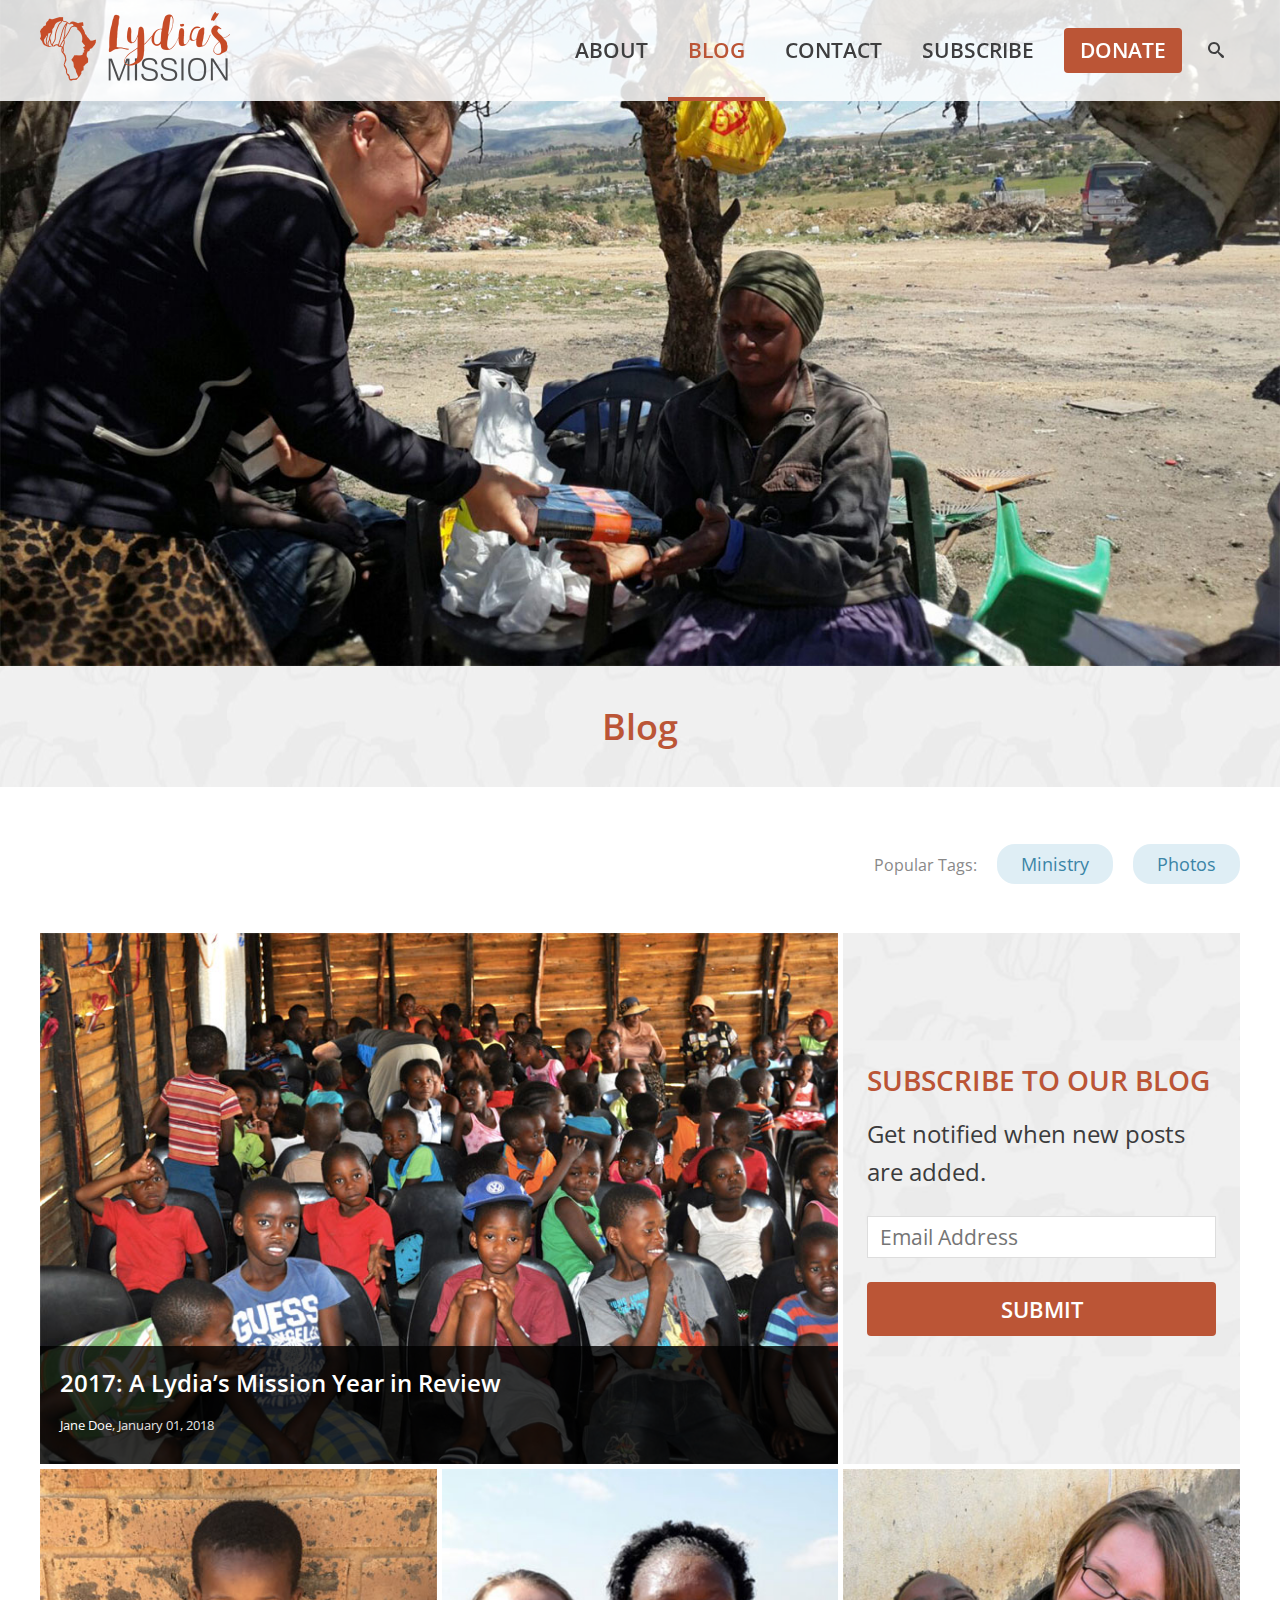
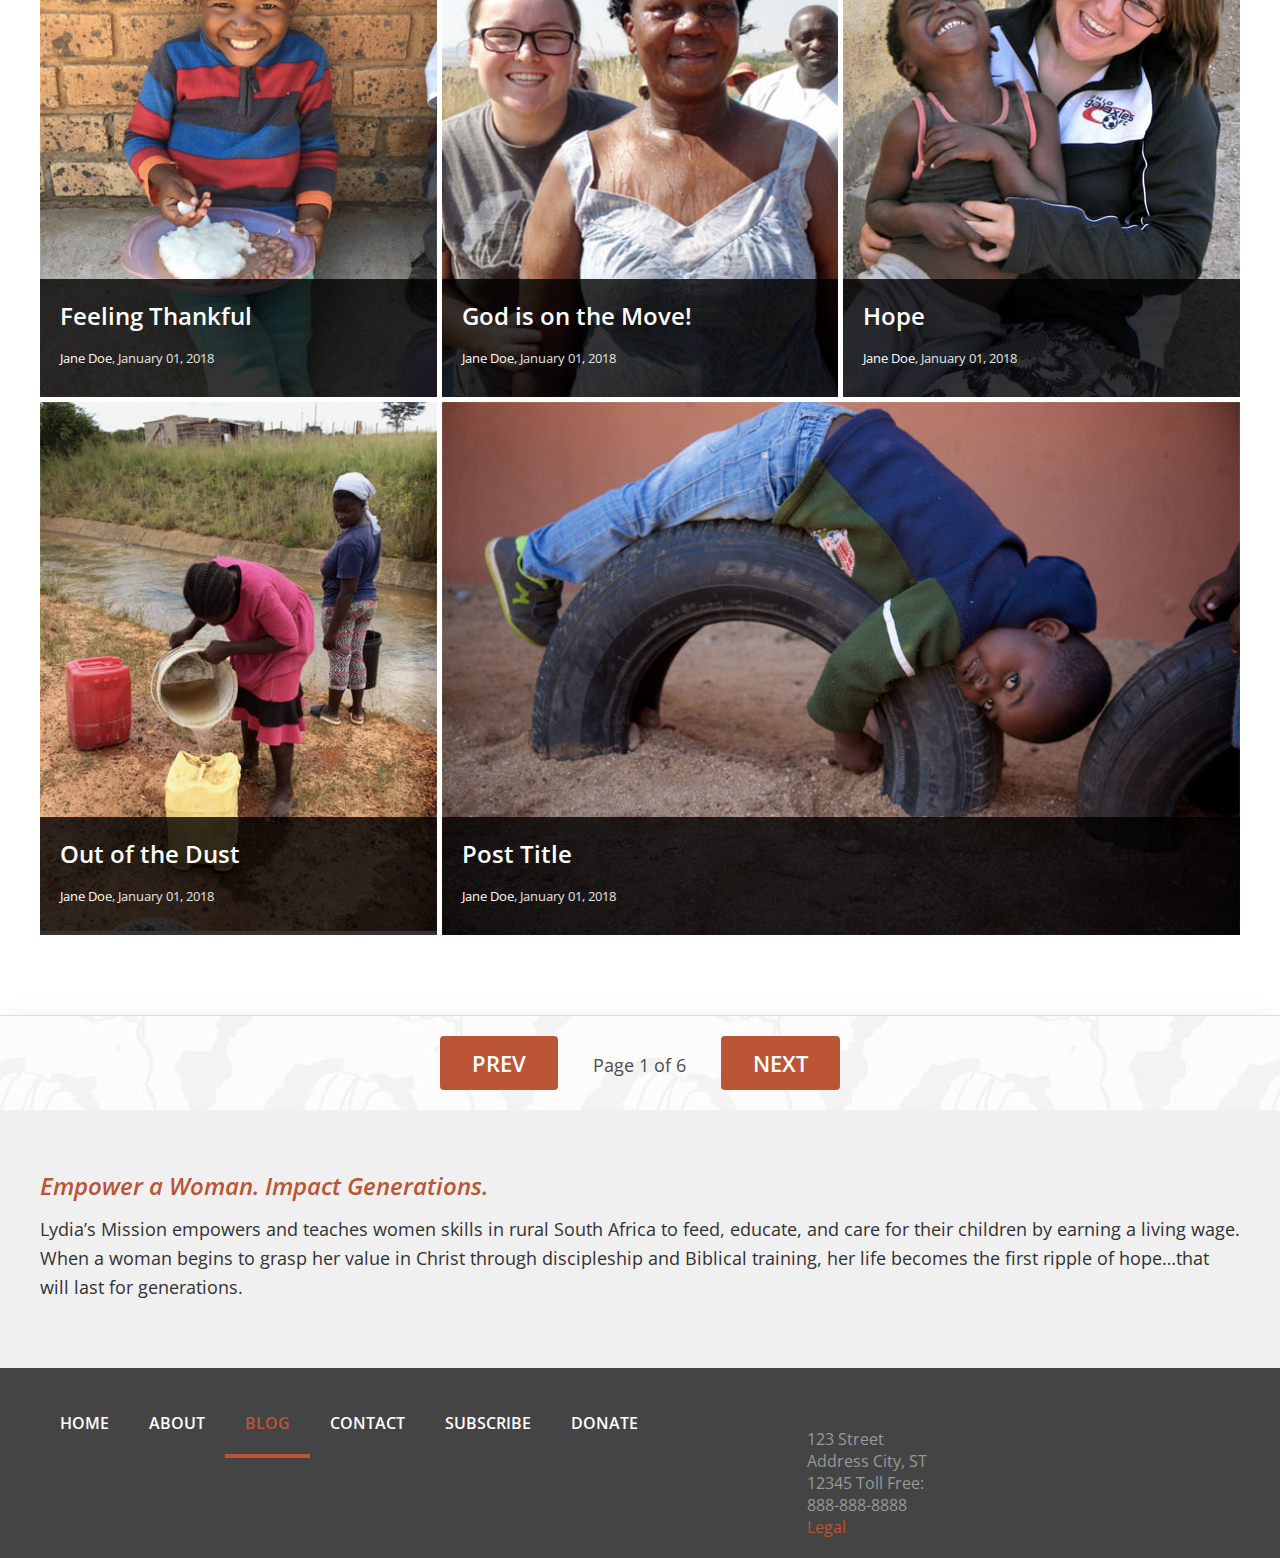
==== commit 0351186d: "Article content styling, author block, media gallery updates" ====
--- a/archive.html
+++ b/archive.html
@@ -46,99 +46,97 @@
         </div>
     </div>
 
-    <div class="content">
-        <div class="wrapper">
-            <div class="popular-tags">
-                <span>Popular Tags:</span>
-                <a class="tag" href="#">Ministry</a>
-                <a class="tag" href="#">Photos</a>
+    <div class="wrapper">
+        <div class="popular-tags">
+            <span>Popular Tags:</span>
+            <a class="tag" href="#">Ministry</a>
+            <a class="tag" href="#">Photos</a>
+        </div>
+        <div class="listings-grid">
+            <div class="article intro featured">
+                <a href="single.html">
+                    <img src="content-img/listing-1.jpg" alt="" />
+                </a>
+                <div class="article-content">
+                    <h2><a href="#">2017: A Lydia’s Mission Year in Review</a></h2>
+                    <p>God has been moving in powerful ways this past year. Lydia’s Mission has expanded in ways I could never have dreamed. Hope has been restored, the Gospel has been...</p>
+                    <span class="article-meta">
+                        <a href="#">Jane Doe</a>, <span class="article-date">January 01, 2018</span>
+                    </span>
+                    <a class="fancy-text" href="#">Read More</a>
+                </div>
             </div>
-            <div class="listings-grid">
-                <div class="article intro featured">
-                    <a href="#">
-                        <img src="content-img/listing-1.jpg" alt="" />
-                    </a>
-                    <div class="article-content">
-                        <h2><a href="#">2017: A Lydia’s Mission Year in Review</a></h2>
-                        <p>God has been moving in powerful ways this past year. Lydia’s Mission has expanded in ways I could never have dreamed. Hope has been restored, the Gospel has been...</p>
-                        <span class="article-meta">
-                            <a href="#">Jane Doe</a>, <span class="article-date">January 01, 2018</span>
-                        </span>
-                        <a class="fancy-text" href="#">Read More</a>
-                    </div>
+            <div class="article intro subscribe-block logo-bg">
+                <div class="subscribe-block-content">
+                    <h2>Subscribe to our Blog</h2>
+                    <p>Get notified when new posts are added.</p>
+                    <input type="text" placeholder="Email Address" />
+                    <input class="btn" type="submit" />
                 </div>
-                <div class="article intro subscribe-block logo-bg">
-                    <div class="subscribe-block-content">
-                        <h2>Subscribe to our Blog</h2>
-                        <p>Get notified when new posts are added.</p>
-                        <input type="text" placeholder="Email Address" />
-                        <input class="btn" type="submit" />
-                    </div>
+            </div>
+            <div class="article intro">
+                <a href="single.html">
+                    <img src="content-img/listing-2.jpg" alt="" />
+                </a>
+                <div class="article-content">
+                    <h2><a href="#">Feeling Thankful</a></h2>
+                    <p>Lorem ipsum dolor sit amet.</p>
+                    <span class="article-meta">
+                        <a href="#">Jane Doe</a>, <span class="article-date">January 01, 2018</span>
+                    </span>
+                    <a class="fancy-text" href="#">Read More</a>
                 </div>
-                <div class="article intro">
-                    <a href="#">
-                        <img src="content-img/listing-2.jpg" alt="" />
-                    </a>
-                    <div class="article-content">
-                        <h2><a href="#">Feeling Thankful</a></h2>
-                        <p>Lorem ipsum dolor sit amet.</p>
-                        <span class="article-meta">
-                            <a href="#">Jane Doe</a>, <span class="article-date">January 01, 2018</span>
-                        </span>
-                        <a class="fancy-text" href="#">Read More</a>
-                    </div>
+            </div>
+            <div class="article intro">
+                <a href="single.html">
+                    <img src="content-img/listing-3.jpg" alt="" />
+                </a>
+                <div class="article-content">
+                    <h2><a href="#">God is on the Move!</a></h2>
+                    <p>Lorem ipsum dolor sit amet.</p>
+                    <span class="article-meta">
+                        <a href="#">Jane Doe</a>, <span class="article-date">January 01, 2018</span>
+                    </span>
+                    <a class="fancy-text" href="#">Read More</a>
                 </div>
-                <div class="article intro">
-                    <a href="#">
-                        <img src="content-img/listing-3.jpg" alt="" />
-                    </a>
-                    <div class="article-content">
-                        <h2><a href="#">God is on the Move!</a></h2>
-                        <p>Lorem ipsum dolor sit amet.</p>
-                        <span class="article-meta">
-                            <a href="#">Jane Doe</a>, <span class="article-date">January 01, 2018</span>
-                        </span>
-                        <a class="fancy-text" href="#">Read More</a>
-                    </div>
+            </div>
+            <div class="article intro">
+                <a href="single.html">
+                    <img src="content-img/listing-4.jpg" alt="" />
+                </a>
+                <div class="article-content">
+                    <h2><a href="#">Hope</a></h2>
+                    <p>Lorem ipsum dolor sit amet.</p>
+                    <span class="article-meta">
+                        <a href="#">Jane Doe</a>, <span class="article-date">January 01, 2018</span>
+                    </span>
+                    <a class="fancy-text" href="#">Read More</a>
                 </div>
-                <div class="article intro">
-                    <a href="#">
-                        <img src="content-img/listing-4.jpg" alt="" />
-                    </a>
-                    <div class="article-content">
-                        <h2><a href="#">Hope</a></h2>
-                        <p>Lorem ipsum dolor sit amet.</p>
-                        <span class="article-meta">
-                            <a href="#">Jane Doe</a>, <span class="article-date">January 01, 2018</span>
-                        </span>
-                        <a class="fancy-text" href="#">Read More</a>
-                    </div>
+            </div>
+            <div class="article intro">
+                <a href="single.html">
+                    <img src="content-img/listing-5.jpg" alt="" />
+                </a>
+                <div class="article-content">
+                    <h2><a href="#">Out of the Dust</a></h2>
+                    <p>Lorem ipsum dolor sit amet.</p>
+                    <span class="article-meta">
+                        <a href="#">Jane Doe</a>, <span class="article-date">January 01, 2018</span>
+                    </span>
+                    <a class="fancy-text" href="#">Read More</a>
                 </div>
-                <div class="article intro">
-                    <a href="#">
-                        <img src="content-img/listing-5.jpg" alt="" />
-                    </a>
-                    <div class="article-content">
-                        <h2><a href="#">Out of the Dust</a></h2>
-                        <p>Lorem ipsum dolor sit amet.</p>
-                        <span class="article-meta">
-                            <a href="#">Jane Doe</a>, <span class="article-date">January 01, 2018</span>
-                        </span>
-                        <a class="fancy-text" href="#">Read More</a>
-                    </div>
-                </div>
-                <div class="article intro featured">
-                    <a href="#">
-                        <img src="content-img/listing-6.jpg" alt="" />
-                    </a>
-                    <div class="article-content">
-                        <h2><a href="#">Post Title</a></h2>
-                        <p>Lorem ipsum dolor sit amet.</p>
-                        <span class="article-meta">
-                            <a href="#">Jane Doe</a>, <span class="article-date">January 01, 2018</span>
-                        </span>
-                        <a class="fancy-text" href="#">Read More</a>
-                    </div>
+            </div>
+            <div class="article intro featured">
+                <a href="single.html">
+                    <img src="content-img/listing-6.jpg" alt="" />
+                </a>
+                <div class="article-content">
+                    <h2><a href="#">Post Title</a></h2>
+                    <p>Lorem ipsum dolor sit amet.</p>
+                    <span class="article-meta">
+                        <a href="#">Jane Doe</a>, <span class="article-date">January 01, 2018</span>
+                    </span>
+                    <a class="fancy-text" href="#">Read More</a>
                 </div>
             </div>
         </div>
--- a/style.css
+++ b/style.css
@@ -18,6 +18,13 @@
 h2 {
 	font-weight: 600;
 	font-size: 28px;
+}
+
+h3 {
+	font-size: 18px;
+	color: #bb5536;
+	font-weight: 400;
+	margin: 0 0 24px 0;
 }
 
 img {
@@ -41,6 +48,11 @@
 
 p {
 	margin: 0 0 24px 0;
+	line-height: 1.6em;
+}
+
+strong {
+	font-weight: 600;
 }
 
 a.btn,
@@ -74,6 +86,58 @@
 	max-width: 1200px;
 	margin: 0 auto;
 	padding: 20px;
+}
+
+.content ul
+{
+  margin: 36px 0;
+  padding: 0;
+  list-style: none;
+  clear: both;
+  columns: 2;
+}
+
+.content ul.single-column
+{
+  columns: 1;
+}
+
+.content ul ul {
+	margin: 12px 0;
+	columns: 1;
+}
+
+.content ul li
+{
+  padding: 0 0 0 20px;
+  margin-bottom: 12px;
+  position: relative;
+}
+
+.content ul li:before
+{
+  content: '';
+  width: 6px;
+  height: 6px;
+  background: #bb5536;
+  display: block;
+  position: absolute;
+  top: 0;
+  left: 0;
+  margin: 10px 16px 0 0;
+}
+
+.content ol
+{
+  margin: 42px 0;
+  padding: 0;
+  clear: both;
+}
+
+.content ol li
+{
+  margin-bottom: 12px;
+  margin-left: 16px;
 }
 
 .section .wrapper {
@@ -390,6 +454,13 @@
 	padding-bottom: 36px;
 }
 
+.section-title span {
+	display: block;
+	font-size: 18px;
+	color: #777;
+	font-weight: 600;
+}
+
 /* ********************************************** */
 /* ****************** HOME PAGE ***************** */
 /* ********************************************** */
@@ -438,6 +509,7 @@
 	text-align: center;
 	border-top: 1px solid #ddd;
 	background: url(img/section-title-bg-white.jpg) repeat center center;
+	box-shadow: 0 0 24px rgba(0,0,0,0.05);
 }
 
 .pagination .btn {
@@ -595,3 +667,74 @@
 	margin-right: 0;
 }
 
+/* ********************************************** */
+/* ************* Blog Article Pages ************* */
+/* ********************************************** */
+
+.article.full > .wrapper {
+	max-width: 900px;
+	margin: 0 auto;
+}
+
+.article .wrapper {
+	padding-top: 80px;
+	padding-bottom: 80px;
+}
+
+.article.full {
+	font-size: 18px;
+}
+
+.media-gallery {
+	background: url(img/section-title-bg-dark.jpg) repeat center center;
+}
+
+.media-gallery .wrapper {
+	display: flex;
+	padding-top: 0;
+	padding-bottom: 0;
+	transform: scale(1.1);
+}
+
+.media-gallery a {
+	border: 3px solid transparent;
+}
+
+.media-gallery img {
+	box-sizing: border-box;
+	box-shadow: 0 0 24px rgba(0,0,0,0.08);
+	transition: all 0.2s ease-in-out;
+}
+
+.media-gallery a:hover img {
+	transform: scale(1.02);
+}
+
+.article .wrapper + .wrapper.author-info {
+	padding-top: 0;
+}
+
+.author-block {
+	display: grid;
+	grid-template-columns: 1fr 3fr;
+	box-shadow: 0 0 36px rgba(0,0,0,0.05);
+}
+
+.author-content {
+	padding: 20px;
+}
+
+.author-content p {
+	margin-bottom: 12px;
+	font-size: 16px;
+}
+
+.author-block img {
+	padding: 20px 0 20px 20px;
+	box-sizing: border-box;
+}
+
+.author-name {
+	font-size: 24px;
+	font-weight: 600;
+}
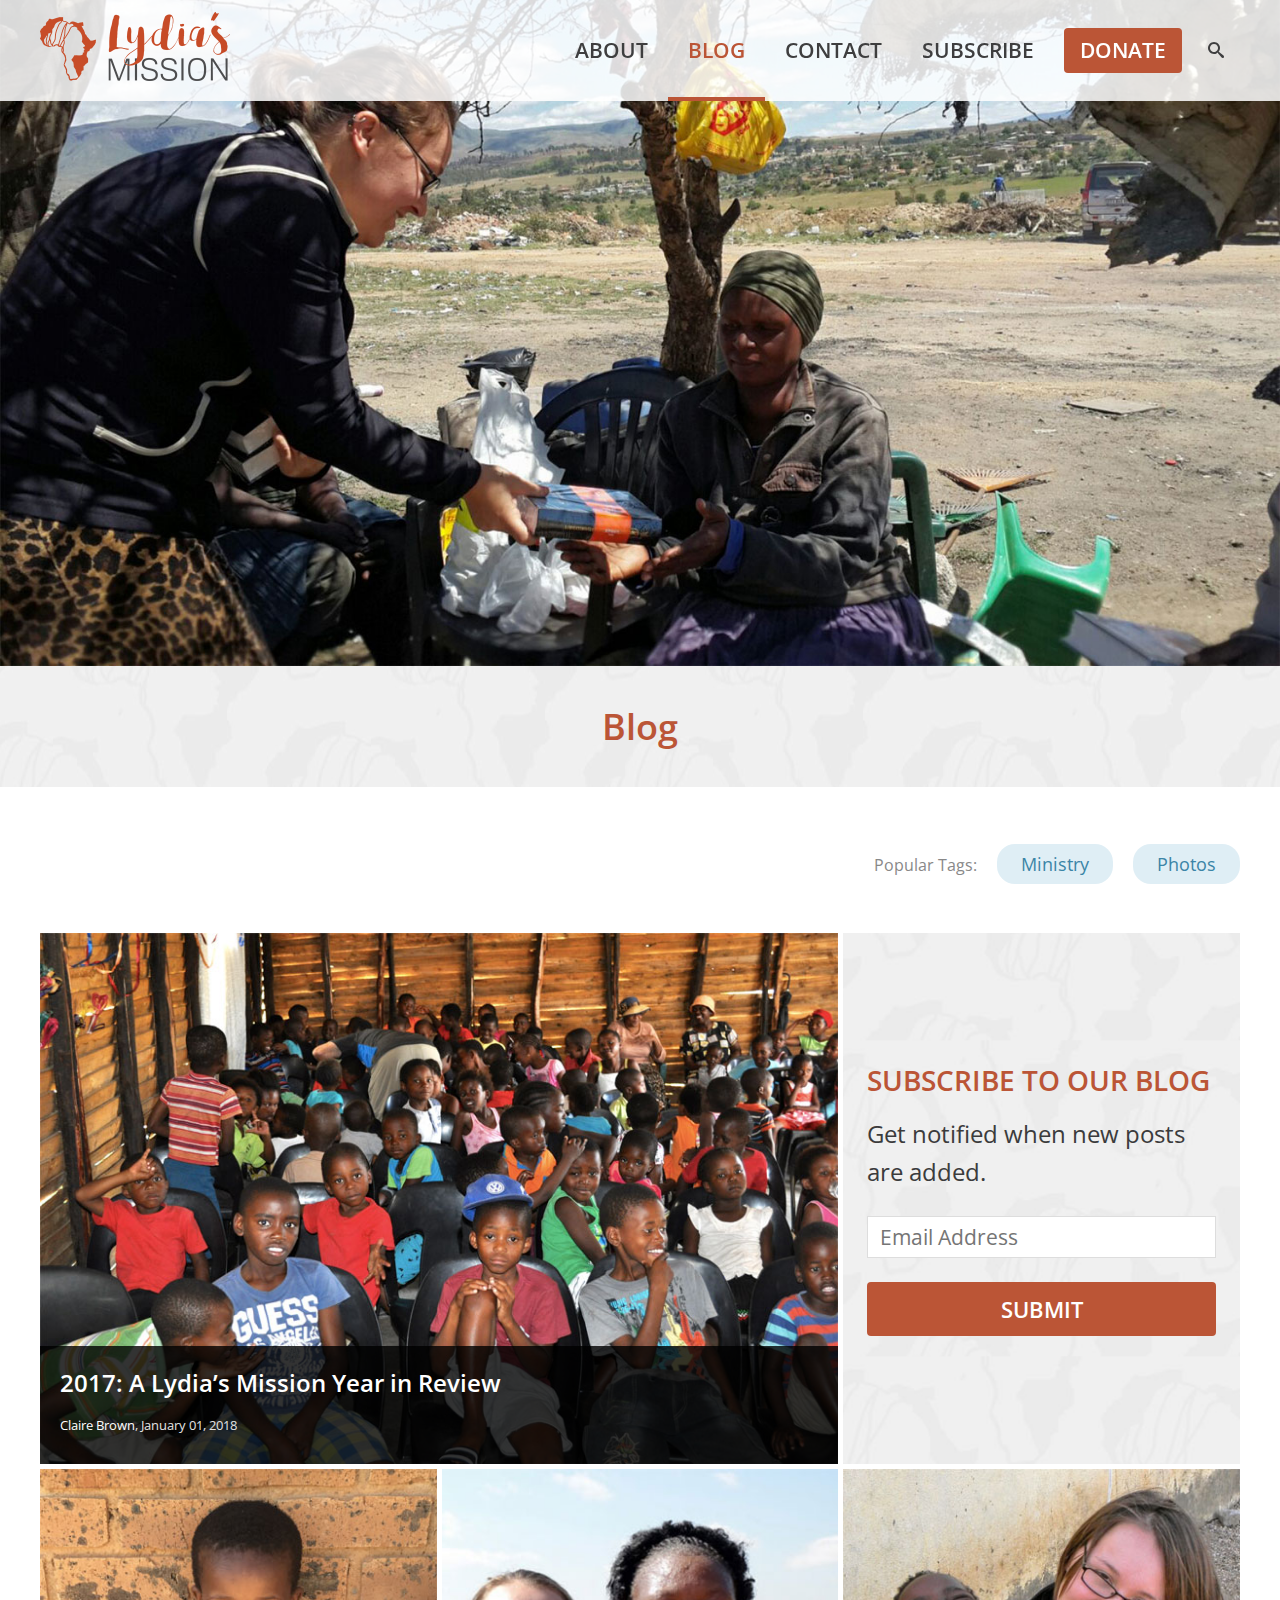
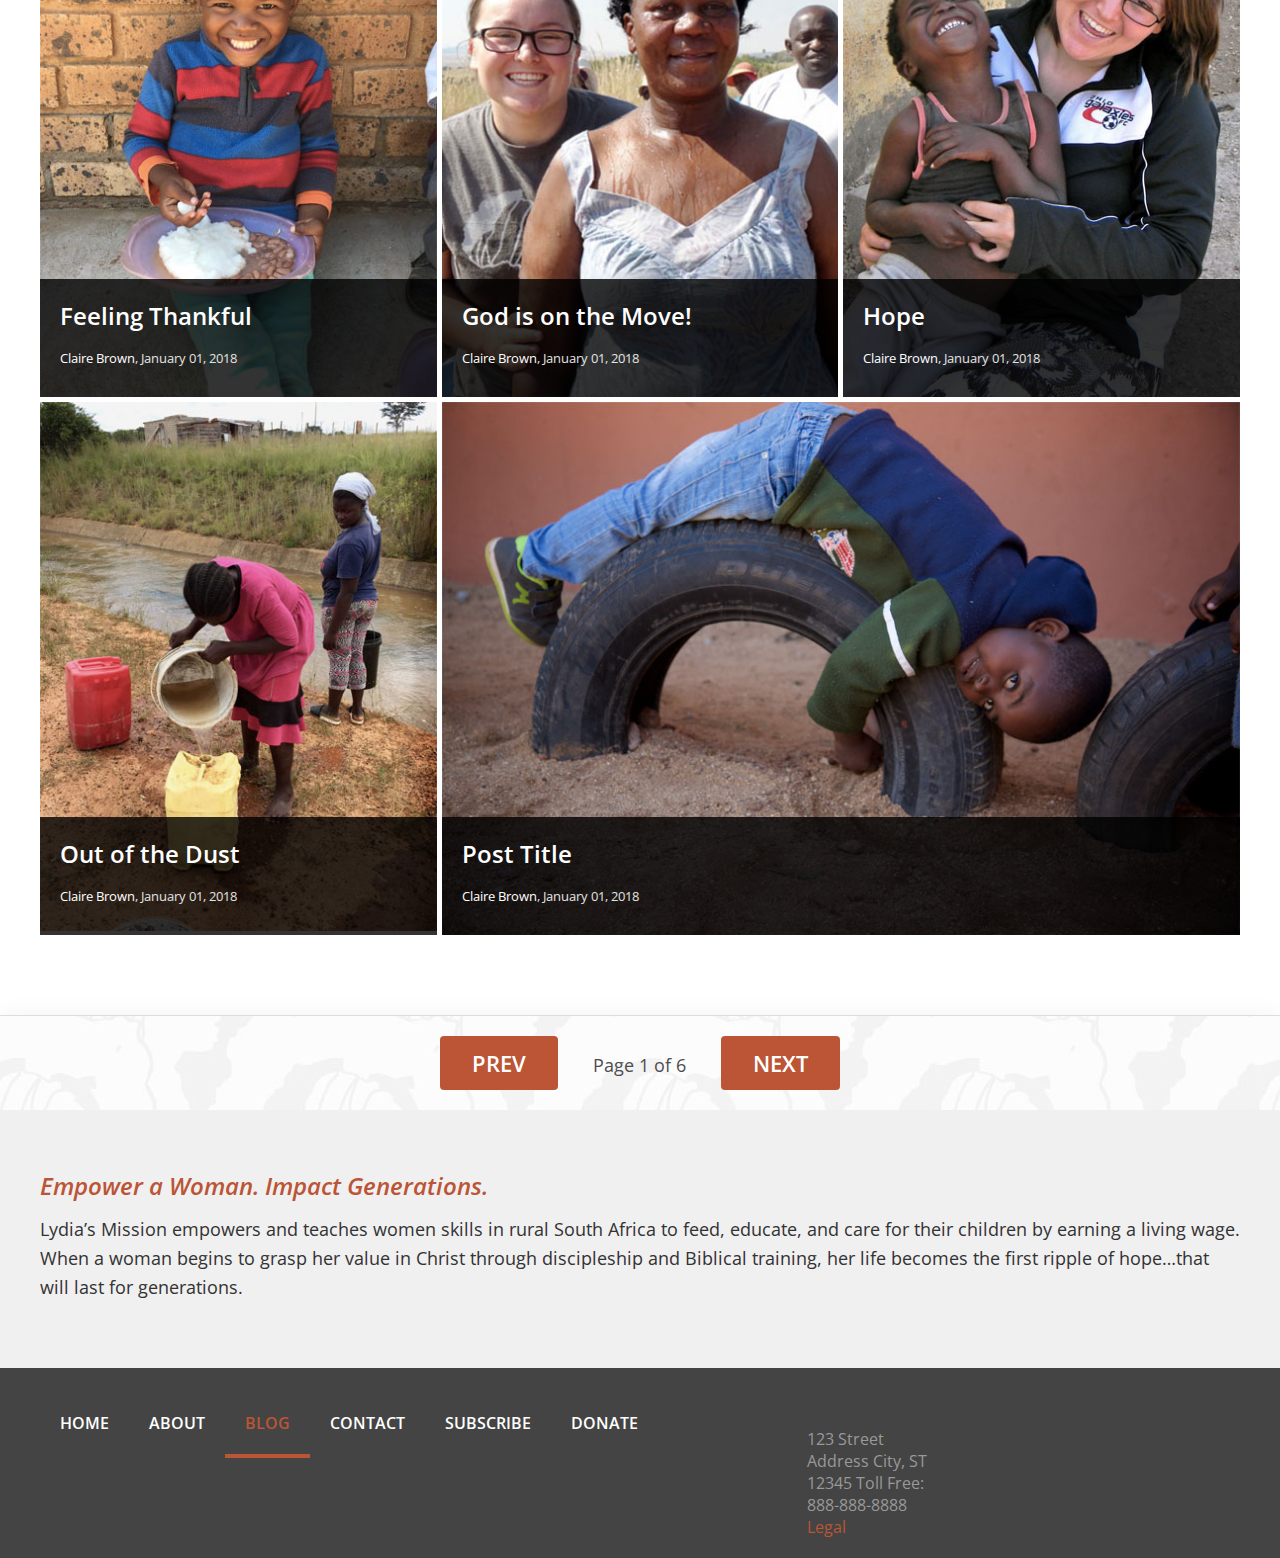
==== commit d4de6581: ":blog listings minor updates" ====
--- a/archive.html
+++ b/archive.html
@@ -58,12 +58,12 @@
                     <img src="content-img/listing-1.jpg" alt="" />
                 </a>
                 <div class="article-content">
-                    <h2><a href="#">2017: A Lydia’s Mission Year in Review</a></h2>
+                    <h2><a href="single.html">2017: A Lydia’s Mission Year in Review</a></h2>
                     <p>God has been moving in powerful ways this past year. Lydia’s Mission has expanded in ways I could never have dreamed. Hope has been restored, the Gospel has been...</p>
                     <span class="article-meta">
-                        <a href="#">Jane Doe</a>, <span class="article-date">January 01, 2018</span>
+                        <a href="#">Claire Brown</a>, <span class="article-date">January 01, 2018</span>
                     </span>
-                    <a class="fancy-text" href="#">Read More</a>
+                    <a class="fancy-text" href="single.html">Read More</a>
                 </div>
             </div>
             <div class="article intro subscribe-block logo-bg">
@@ -79,12 +79,12 @@
                     <img src="content-img/listing-2.jpg" alt="" />
                 </a>
                 <div class="article-content">
-                    <h2><a href="#">Feeling Thankful</a></h2>
+                    <h2><a href="single.html">Feeling Thankful</a></h2>
                     <p>Lorem ipsum dolor sit amet.</p>
                     <span class="article-meta">
-                        <a href="#">Jane Doe</a>, <span class="article-date">January 01, 2018</span>
+                        <a href="#">Claire Brown</a>, <span class="article-date">January 01, 2018</span>
                     </span>
-                    <a class="fancy-text" href="#">Read More</a>
+                    <a class="fancy-text" href="single.html">Read More</a>
                 </div>
             </div>
             <div class="article intro">
@@ -92,12 +92,12 @@
                     <img src="content-img/listing-3.jpg" alt="" />
                 </a>
                 <div class="article-content">
-                    <h2><a href="#">God is on the Move!</a></h2>
+                    <h2><a href="single.html">God is on the Move!</a></h2>
                     <p>Lorem ipsum dolor sit amet.</p>
                     <span class="article-meta">
-                        <a href="#">Jane Doe</a>, <span class="article-date">January 01, 2018</span>
+                        <a href="#">Claire Brown</a>, <span class="article-date">January 01, 2018</span>
                     </span>
-                    <a class="fancy-text" href="#">Read More</a>
+                    <a class="fancy-text" href="single.html">Read More</a>
                 </div>
             </div>
             <div class="article intro">
@@ -105,12 +105,12 @@
                     <img src="content-img/listing-4.jpg" alt="" />
                 </a>
                 <div class="article-content">
-                    <h2><a href="#">Hope</a></h2>
+                    <h2><a href="single.html">Hope</a></h2>
                     <p>Lorem ipsum dolor sit amet.</p>
                     <span class="article-meta">
-                        <a href="#">Jane Doe</a>, <span class="article-date">January 01, 2018</span>
+                        <a href="#">Claire Brown</a>, <span class="article-date">January 01, 2018</span>
                     </span>
-                    <a class="fancy-text" href="#">Read More</a>
+                    <a class="fancy-text" href="single.html">Read More</a>
                 </div>
             </div>
             <div class="article intro">
@@ -118,12 +118,12 @@
                     <img src="content-img/listing-5.jpg" alt="" />
                 </a>
                 <div class="article-content">
-                    <h2><a href="#">Out of the Dust</a></h2>
+                    <h2><a href="single.html">Out of the Dust</a></h2>
                     <p>Lorem ipsum dolor sit amet.</p>
                     <span class="article-meta">
-                        <a href="#">Jane Doe</a>, <span class="article-date">January 01, 2018</span>
+                        <a href="#">Claire Brown</a>, <span class="article-date">January 01, 2018</span>
                     </span>
-                    <a class="fancy-text" href="#">Read More</a>
+                    <a class="fancy-text" href="single.html">Read More</a>
                 </div>
             </div>
             <div class="article intro featured">
@@ -131,12 +131,12 @@
                     <img src="content-img/listing-6.jpg" alt="" />
                 </a>
                 <div class="article-content">
-                    <h2><a href="#">Post Title</a></h2>
+                    <h2><a href="single.html">Post Title</a></h2>
                     <p>Lorem ipsum dolor sit amet.</p>
                     <span class="article-meta">
-                        <a href="#">Jane Doe</a>, <span class="article-date">January 01, 2018</span>
+                        <a href="#">Claire Brown</a>, <span class="article-date">January 01, 2018</span>
                     </span>
-                    <a class="fancy-text" href="#">Read More</a>
+                    <a class="fancy-text" href="single.html">Read More</a>
                 </div>
             </div>
         </div>
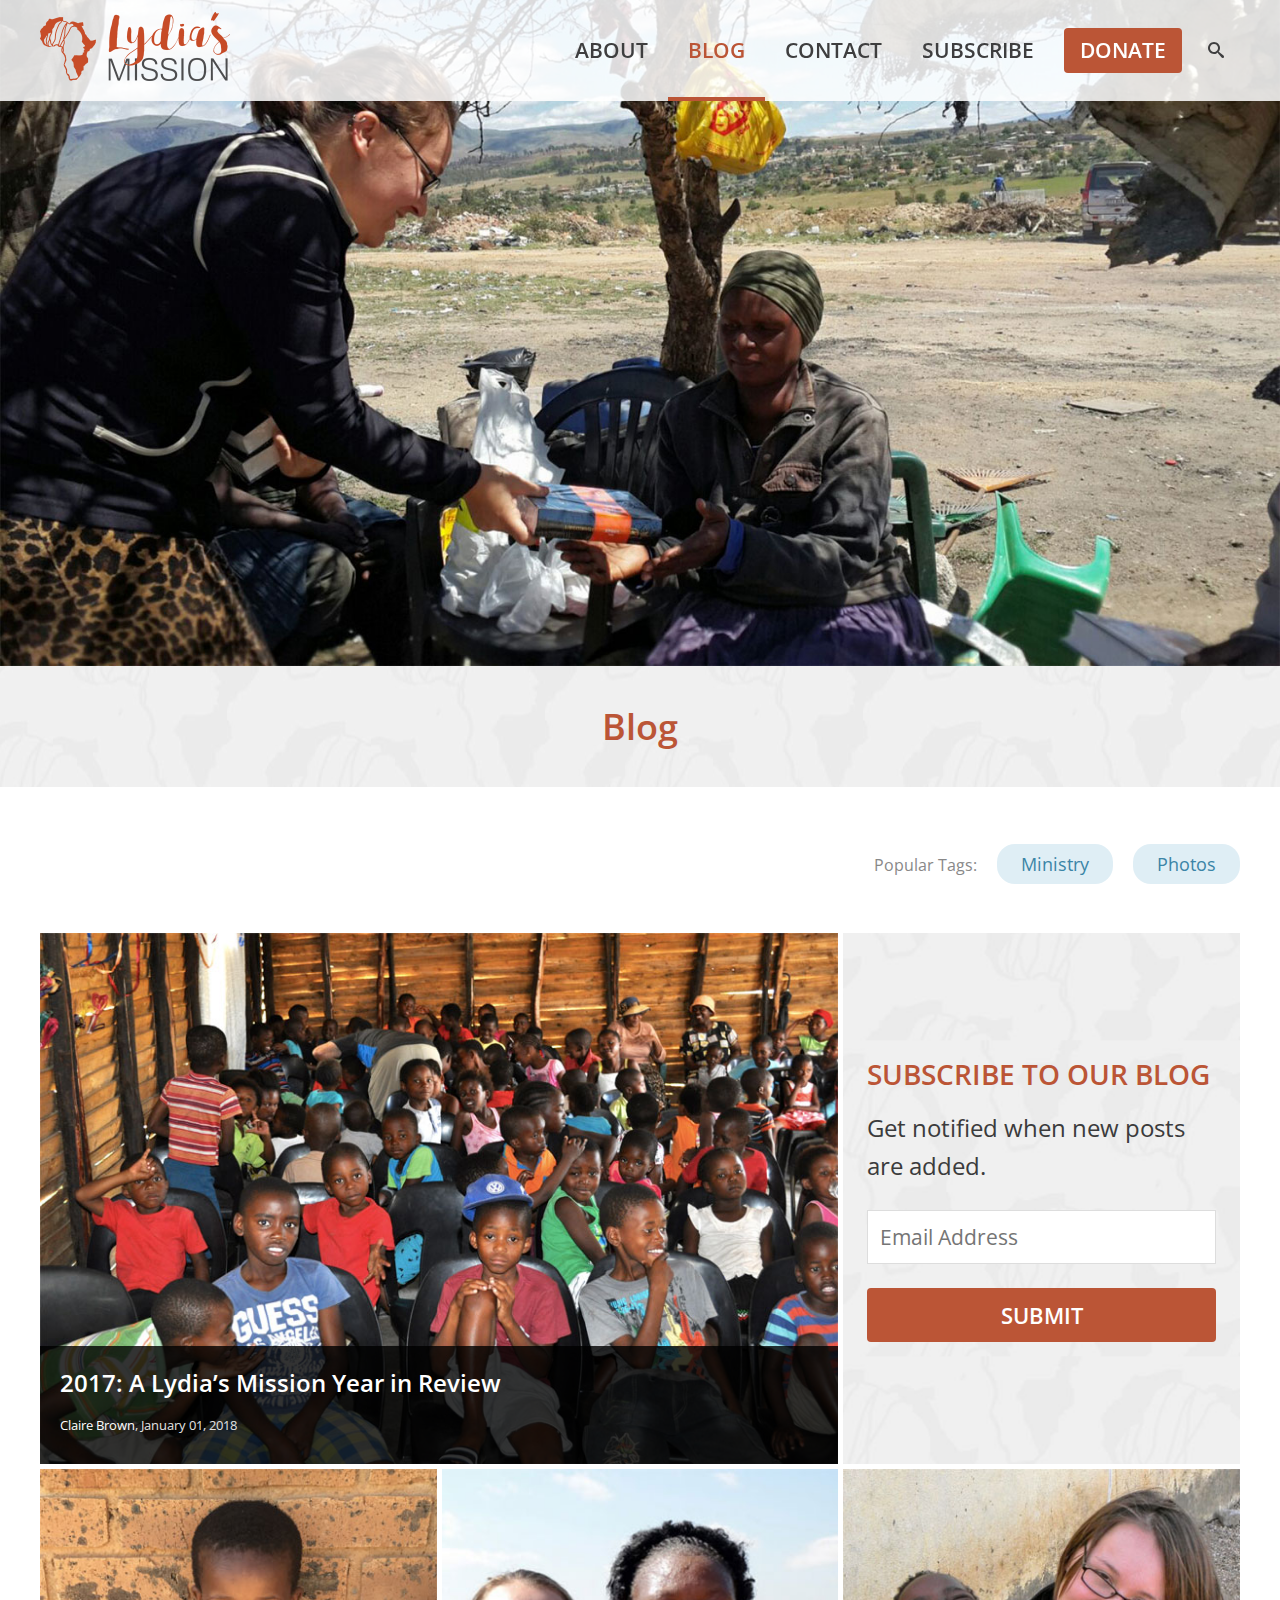
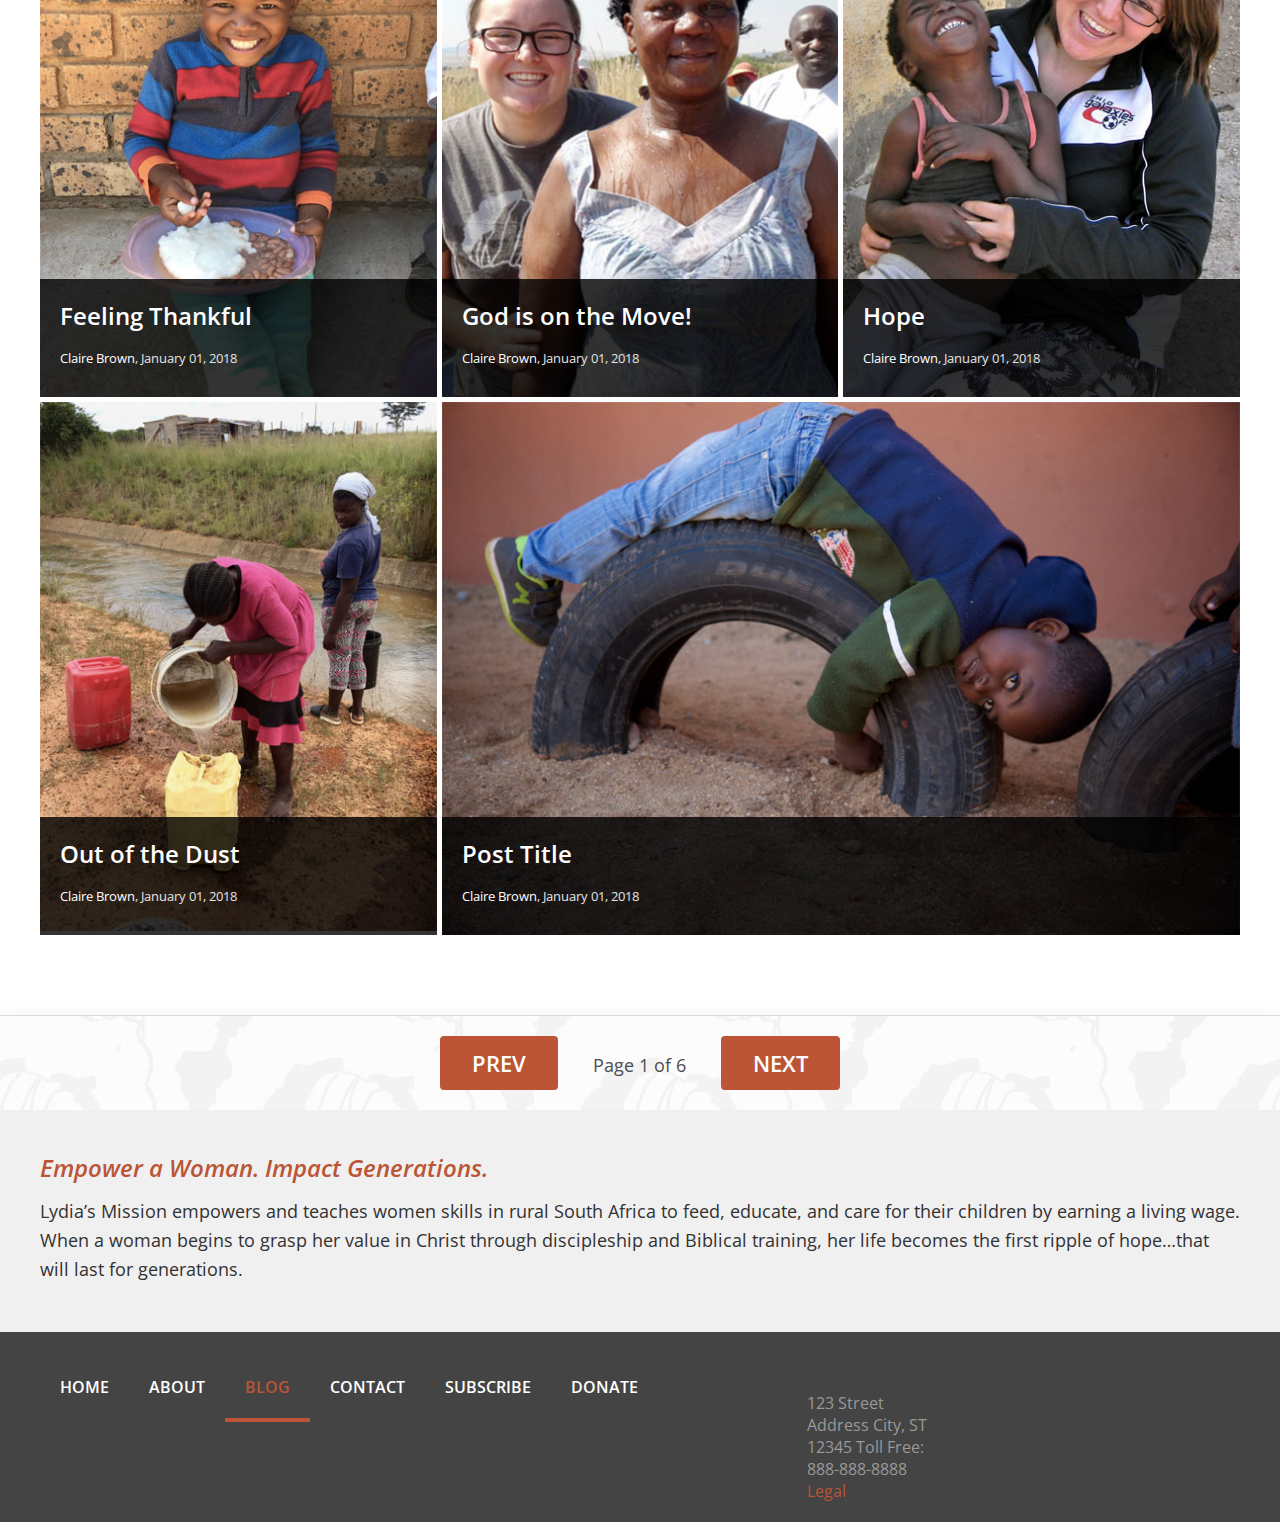
==== commit 85647450: "Incremental. Mobile styling added" ====
--- a/archive.html
+++ b/archive.html
@@ -4,6 +4,7 @@
     <title>Post Listings</title>
     <meta name="viewport" content="width=device-width, initial-scale=1.0, maximum-scale=1.0, minimum-scale=1.0" />
     <link rel="stylesheet" type="text/css" href="style.css" />
+    <link rel="stylesheet" type="text/css" href="styles/responsive.css" />
     <link href="https://fonts.googleapis.com/css?family=Open+Sans:300,300i,400,400i,600,700" rel="stylesheet" />
     <link href="https://fonts.googleapis.com/css?family=Dancing+Script:700" rel="stylesheet" />
     <link rel="stylesheet" type="text/css" href="fonts/icomoon/icomoon.css" />
--- a/style.css
+++ b/style.css
@@ -15,6 +15,12 @@
 	text-decoration: underline;
 }
 
+h1 {
+	margin: 0 0 24px 0;
+	font-weight: 600;
+	color: #bb5536;
+}
+
 h2 {
 	font-weight: 600;
 	font-size: 28px;
@@ -35,7 +41,7 @@
 input[type=text] {
 	display: block;
 	border: 1px solid #ddd;
-	padding: 6px 12px;
+	padding: 12px;
 	font-size: 21px;
 	font-family: "Open Sans", Arial, Helvetica, sans-serif;
 }
@@ -88,6 +94,12 @@
 	padding: 20px;
 }
 
+.main,
+.article.full > .wrapper {
+	max-width: 900px;
+	margin: 0 auto;
+}
+
 .content ul
 {
   margin: 36px 0;
@@ -102,7 +114,8 @@
   columns: 1;
 }
 
-.content ul ul {
+.content ul ul,
+.content ol ol {
 	margin: 12px 0;
 	columns: 1;
 }
@@ -166,6 +179,17 @@
 	background-image: url(img/logo-underline-hover.svg);
 }
 
+span.fancy-text,
+span.fancy-text:hover {
+	color: #bb5536;
+	background: none;
+	padding-bottom: 0;
+}
+
+.align-center {
+	text-align: center;
+}
+
 /* ********************************************** */
 /* ****************** COLUMNS ******************* */
 /* ********************************************** */
@@ -198,6 +222,10 @@
   -ms-grid-columns: 1fr 1fr 1fr 1fr 1fr;
   grid-template-columns: repeat(5, 1fr);
   grid-gap: 2.5%;
+}
+
+.columns .col p:last-child {
+	margin-bottom: 0;
 }
 
 .columns.custom-alignment .col
@@ -295,7 +323,6 @@
 
 .menu a {
 	display: block;
-	font-weight: 700;
 	padding: 20px;
 	color: #3e3e3f;
 	text-transform: uppercase;
@@ -330,6 +357,7 @@
 .header .icon-search {
 	float: right;
 	color: #3e3e3f;
+	width: 16px;
 	border-top: 4px solid transparent;
 	border-bottom: 4px solid transparent;
 	padding: 38px 16px 39px;
@@ -347,7 +375,7 @@
 }
 
 .scrolled.home .header {
-	background: rgba(255,255,255,0.7);
+	background: rgba(255,255,255,0.85);
 }
 
 .scrolled .header .logo {
@@ -396,6 +424,12 @@
 	color: #bb5536;
 	font-style: oblique;
 	margin-bottom: 16px;
+}
+
+.section.mission-statement .wrapper
+{
+	padding-top: 24px;
+	padding-bottom: 24px;
 }
 
 /* ********************************************** */
@@ -442,6 +476,25 @@
 	float: right;
 }
 
+.hero.content-left .hero-content {
+	margin-right: 0;
+	float: left;
+}
+
+.hero.white-overlay .hero-content,
+.home .hero.white-overlay .hero-content {
+	background: rgba(255,255,255,0.8);
+	color: #333;
+}
+
+.hero-actions {
+	display: flex;
+}
+
+.hero-actions a + a {
+	margin-left: auto;
+}
+
 .section-title {
 	background: url(img/section-title-bg.jpg) repeat center center;
 	text-align: center;
@@ -467,6 +520,182 @@
 
 .home .header {
 	background: transparent;
+}
+
+.home .hero-content {
+	background: none;
+	color: #333;
+	font-size: 22px;
+	width: 45%;
+	margin-right: 0;
+}
+
+.home .hero-content .fancy-text {
+	font-size: 36px;
+}
+
+.home .hero h1 {
+	color: #313131;
+	line-height: 1.2em;
+	font-size: 42px;
+}
+
+.home .card {
+	margin: 100px 0;
+}
+
+.lydias-stats {
+	position: relative;
+	overflow: hidden;
+}
+
+.lydias-stats > img {
+	position: absolute;
+	top: 0;
+	left: 0;
+	width: 100%;
+	opacity: 0.1;
+}
+
+.lydias-stats .wrapper {
+	position: relative;
+	text-align: center;
+}
+
+.featured-quote {
+	text-align: center;
+	font-size: 38px;
+	color: #bb5536;
+	line-height: 1.3em;
+	margin: 30px 0 80px;
+}
+
+.featured-quote em {
+	max-width: 600px;
+	display: block;
+	margin: 0 auto;
+	position: relative;
+	padding: 0 100px;
+}
+
+.featured-quote em:before,
+.featured-quote em:after {
+	content: '';
+	display: block;
+	width: 100px;
+	height: 78px;
+	background: url(img/quotation-marks.png) no-repeat top left;
+	position: absolute;
+	top: 0;
+	left: 0;
+}
+
+.featured-quote em:after {
+	background-position: bottom left;
+	top: auto;
+	left: auto;
+	bottom: -20px;
+	right: 0;
+}
+
+.featured-quote span {
+	text-align: right;
+	max-width: 600px;
+	margin: 0 auto;
+	display: block;
+	color: #4d4d4f;
+	font-size: 20px;
+	padding-right: 40px;
+}
+
+.featured-stats {
+	text-align: center;
+	position: relative;
+	display: inline-block;
+	margin: 200px auto;
+}
+
+.featured-stats img {
+	margin: 0 auto;
+	border: 6px solid #bababa;
+	box-shadow: 0 0 40px rgba(0,0,0,0.05);
+}
+
+.featured-stats .stat {
+	position: absolute;
+	width: 400px;
+	height: 400px;
+	border-radius: 50%;
+	background: #fff;
+	border: 4px solid #bb5536;
+	box-shadow: 0 0 24px rgba(0,0,0,0.15);
+	display: flex;
+	align-items: center;
+	justify-content: center;
+	flex-direction: column;
+	padding: 40px;
+	box-sizing: border-box;
+	transform: translate(-50%, -50%);
+	font-size: 24px;
+}
+
+.featured-stats .stat:nth-child(2) {
+	top: 3%;
+	left: 50%;
+}
+
+.featured-stats .stat:nth-child(3) {
+	top: 50%;
+	left: 97%;
+}
+
+.featured-stats .stat:nth-child(4) {
+	top: 97%;
+	left: 50%;
+	background: #0078ae;
+	color: #fff;
+	border-color: #0078ae;
+}
+
+.featured-stats .stat:nth-child(4) .fancy-text {
+	color: #fff;
+	margin-bottom: 10px;
+	display: block;
+	margin-top: 10px;
+}
+
+.featured-stats .stat:nth-child(5) {
+	top: 50%;
+	left: 3%;
+}
+
+.featured-stats .stat:nth-child(5) .fancy-text {
+	font-size: 80px;
+}
+
+.featured-stats .stat .fancy-text
+{
+	font-size: 100px;
+	line-height: 1em;
+}
+
+.featured-stats .stat .fancy-text.small,
+.featured-stats .stat .fancy-text .small
+{
+	font-size: 36px;
+	line-height: 40px;
+}
+
+.featured-stats .stat:nth-child(5) .fancy-text em
+{
+	font-style: normal;
+	color: #0078ae;
+	font-size: 50px;
+	line-height: 0.8em;
+	display: block;
+	text-align: right;
+	margin-right: 45px;
+	margin-bottom: 10px;
 }
 
 /* ********************************************** */
@@ -671,11 +900,6 @@
 /* ************* Blog Article Pages ************* */
 /* ********************************************** */
 
-.article.full > .wrapper {
-	max-width: 900px;
-	margin: 0 auto;
-}
-
 .article .wrapper {
 	padding-top: 80px;
 	padding-bottom: 80px;
@@ -714,27 +938,62 @@
 	padding-top: 0;
 }
 
+.card,
 .author-block {
 	display: grid;
 	grid-template-columns: 1fr 3fr;
 	box-shadow: 0 0 36px rgba(0,0,0,0.05);
+	color: #555;
+}
+
+.card {
+	grid-template-columns: 1fr 2fr;
+}
+
+.card-content {
+	padding: 30px;
+	font-size: 20px;
+}
+
+.card-content .fancy-text {
+	color: #bb5536;
+	text-align: right;
+	font-size: 32px;
+	display: block;
 }
 
 .author-content {
 	padding: 20px;
-}
-
+	font-size: 16px;
+}
+
+.card-content p,
 .author-content p {
 	margin-bottom: 12px;
-	font-size: 16px;
-}
-
+}
+
+.card-content p {
+	font-size: 20px;
+}
+
+.card img,
 .author-block img {
 	padding: 20px 0 20px 20px;
 	box-sizing: border-box;
-}
-
+	width: 100%;
+}
+
+.card img {
+	padding: 30px 0 30px 30px;
+}
+
+.home-page .card img {
+	padding: 0;
+}
+
+.card-content .card-title,
 .author-name {
+	color: #bb5536;
 	font-size: 24px;
 	font-weight: 600;
 }
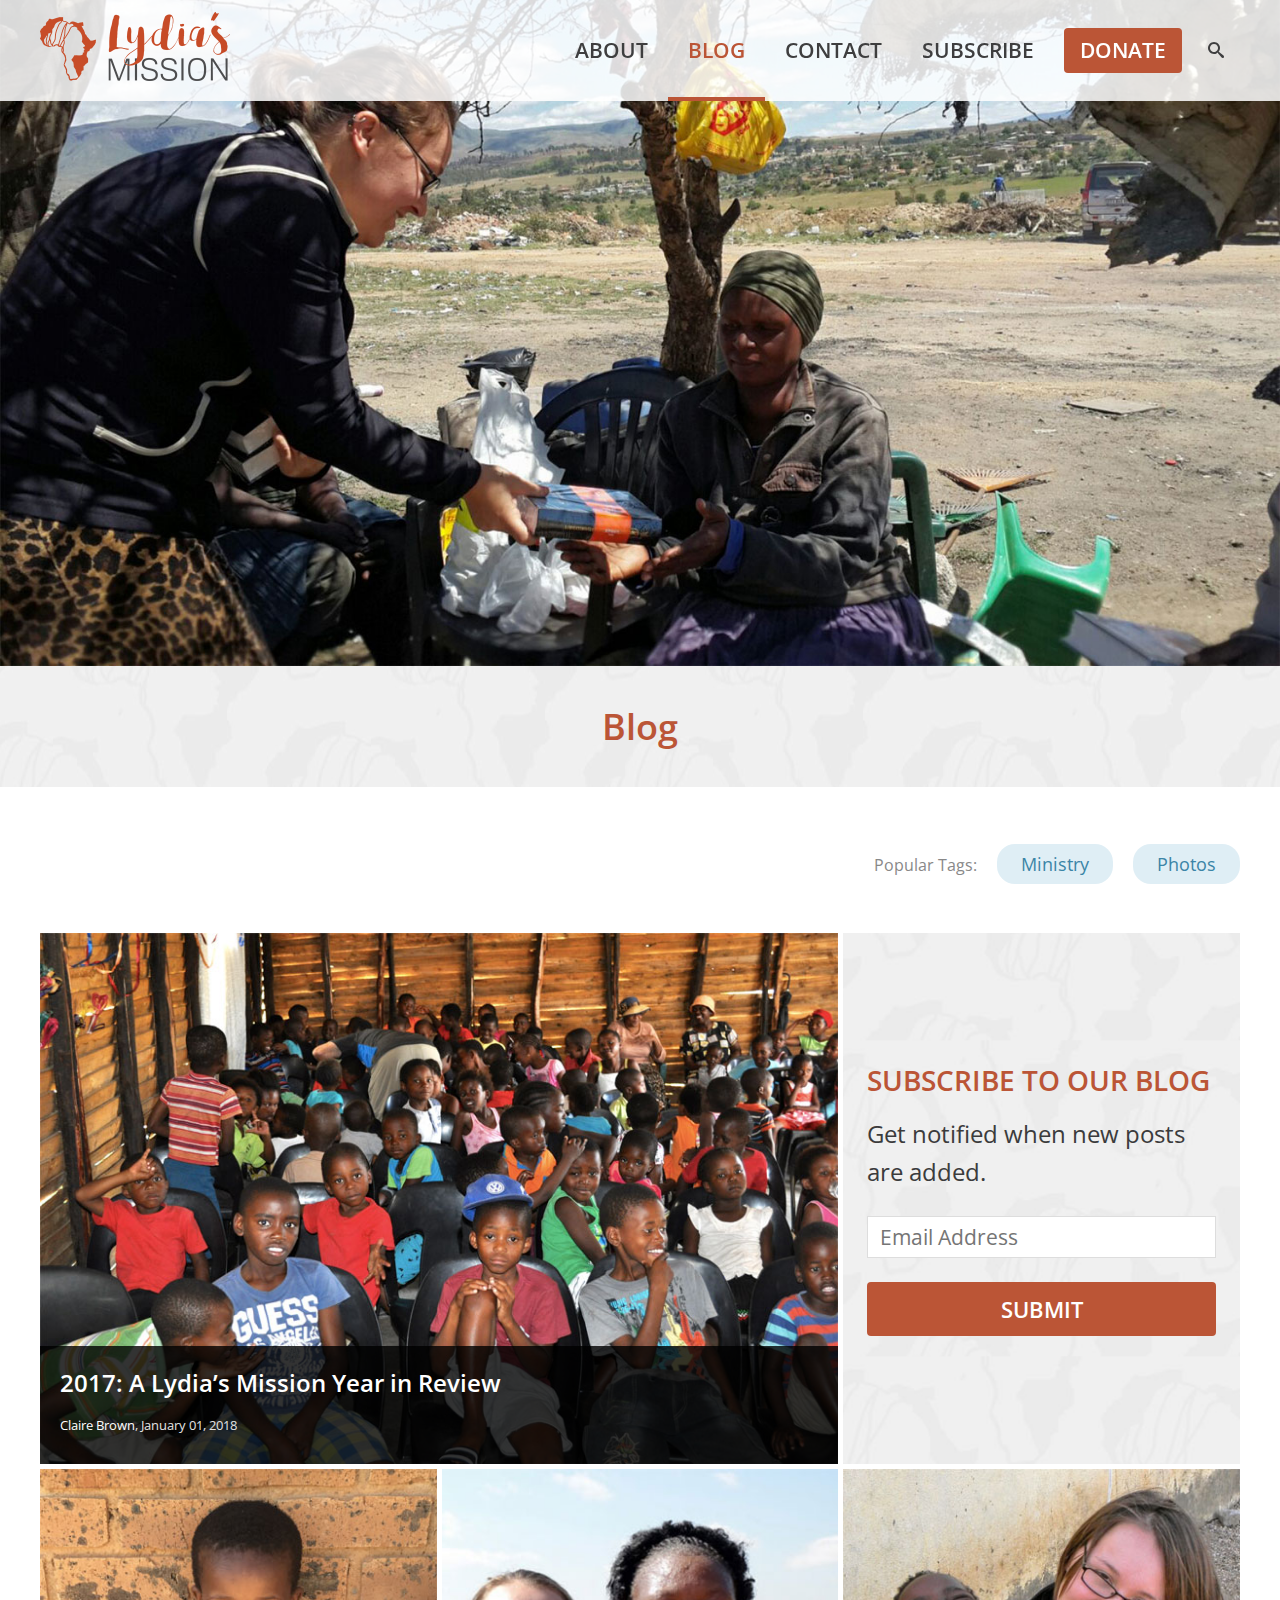
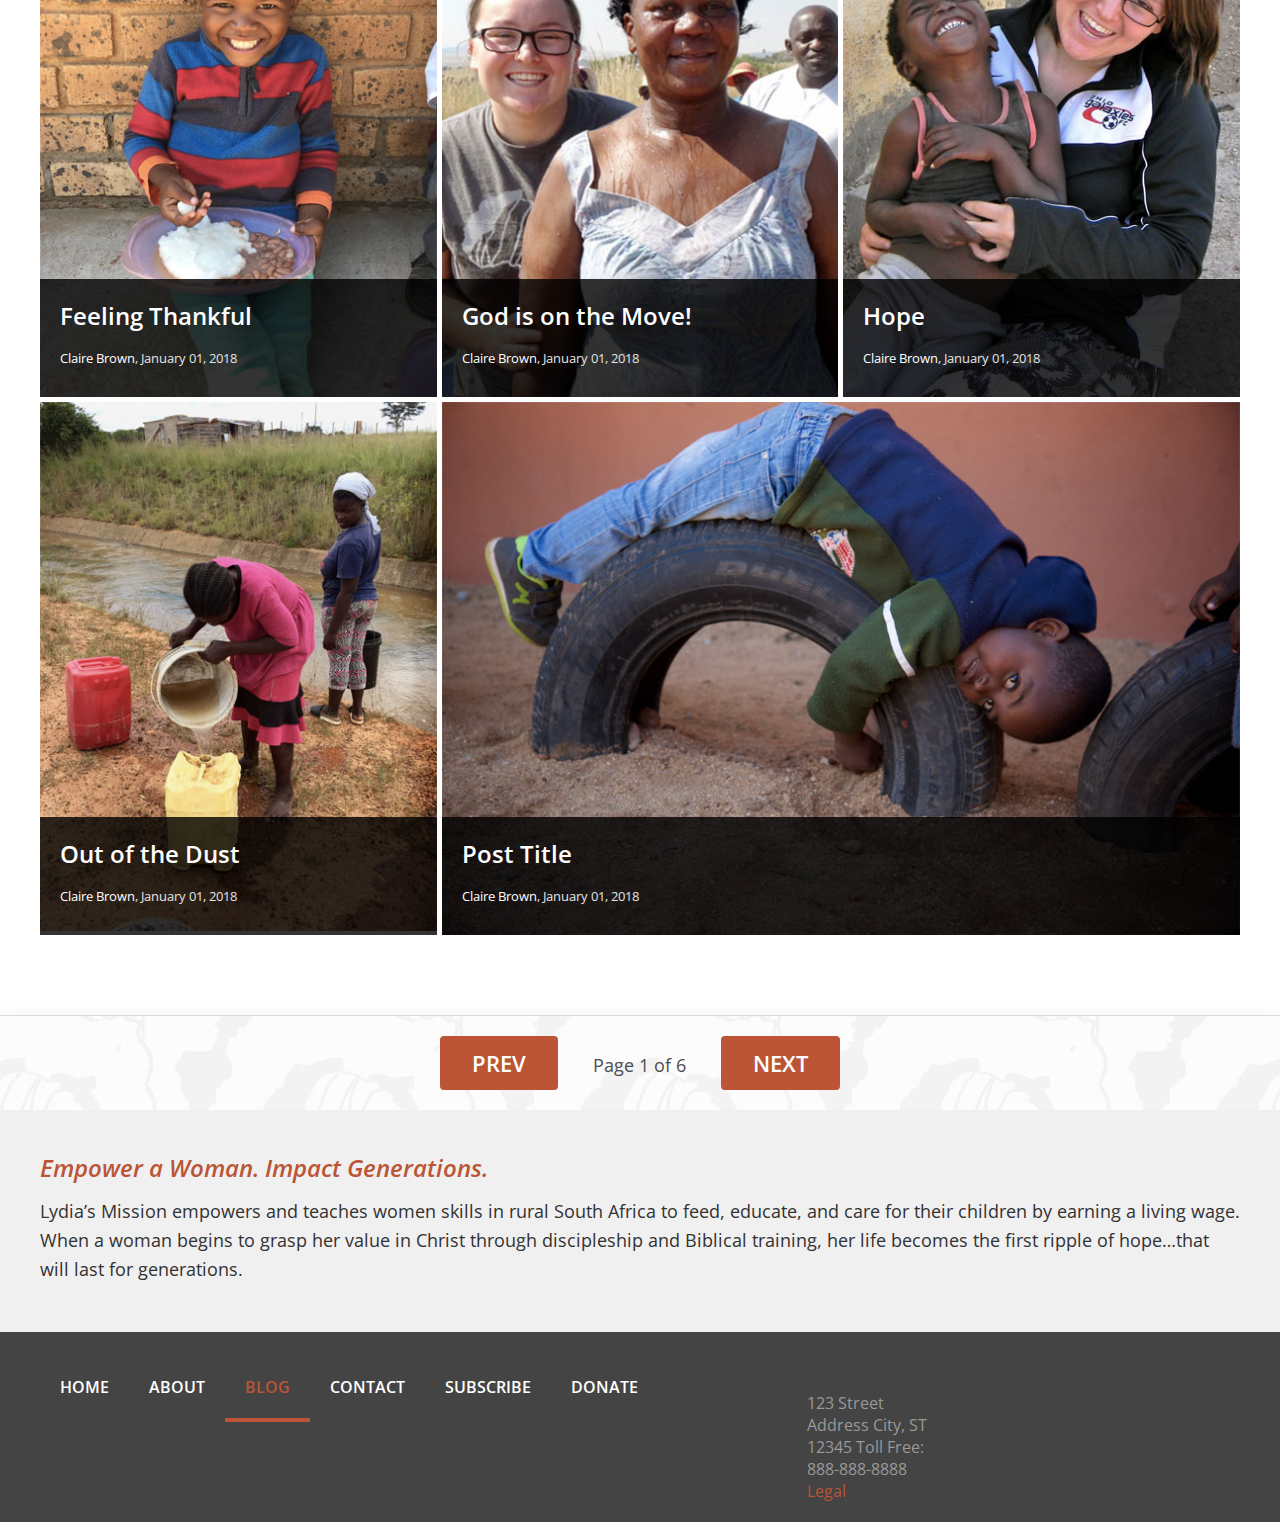
==== commit 3b8c5ffc: "merge from master" ====
--- a/archive.html
+++ b/archive.html
@@ -4,7 +4,6 @@
     <title>Post Listings</title>
     <meta name="viewport" content="width=device-width, initial-scale=1.0, maximum-scale=1.0, minimum-scale=1.0" />
     <link rel="stylesheet" type="text/css" href="style.css" />
-    <link rel="stylesheet" type="text/css" href="styles/responsive.css" />
     <link href="https://fonts.googleapis.com/css?family=Open+Sans:300,300i,400,400i,600,700" rel="stylesheet" />
     <link href="https://fonts.googleapis.com/css?family=Dancing+Script:700" rel="stylesheet" />
     <link rel="stylesheet" type="text/css" href="fonts/icomoon/icomoon.css" />
--- a/style.css
+++ b/style.css
@@ -15,12 +15,6 @@
 	text-decoration: underline;
 }
 
-h1 {
-	margin: 0 0 24px 0;
-	font-weight: 600;
-	color: #bb5536;
-}
-
 h2 {
 	font-weight: 600;
 	font-size: 28px;
@@ -41,7 +35,7 @@
 input[type=text] {
 	display: block;
 	border: 1px solid #ddd;
-	padding: 12px;
+	padding: 6px 12px;
 	font-size: 21px;
 	font-family: "Open Sans", Arial, Helvetica, sans-serif;
 }
@@ -94,12 +88,6 @@
 	padding: 20px;
 }
 
-.main,
-.article.full > .wrapper {
-	max-width: 900px;
-	margin: 0 auto;
-}
-
 .content ul
 {
   margin: 36px 0;
@@ -114,8 +102,7 @@
   columns: 1;
 }
 
-.content ul ul,
-.content ol ol {
+.content ul ul {
 	margin: 12px 0;
 	columns: 1;
 }
@@ -179,17 +166,6 @@
 	background-image: url(img/logo-underline-hover.svg);
 }
 
-span.fancy-text,
-span.fancy-text:hover {
-	color: #bb5536;
-	background: none;
-	padding-bottom: 0;
-}
-
-.align-center {
-	text-align: center;
-}
-
 /* ********************************************** */
 /* ****************** COLUMNS ******************* */
 /* ********************************************** */
@@ -222,10 +198,6 @@
   -ms-grid-columns: 1fr 1fr 1fr 1fr 1fr;
   grid-template-columns: repeat(5, 1fr);
   grid-gap: 2.5%;
-}
-
-.columns .col p:last-child {
-	margin-bottom: 0;
 }
 
 .columns.custom-alignment .col
@@ -323,6 +295,7 @@
 
 .menu a {
 	display: block;
+	font-weight: 700;
 	padding: 20px;
 	color: #3e3e3f;
 	text-transform: uppercase;
@@ -375,7 +348,7 @@
 }
 
 .scrolled.home .header {
-	background: rgba(255,255,255,0.85);
+	background: rgba(255,255,255,0.7);
 }
 
 .scrolled .header .logo {
@@ -476,25 +449,6 @@
 	float: right;
 }
 
-.hero.content-left .hero-content {
-	margin-right: 0;
-	float: left;
-}
-
-.hero.white-overlay .hero-content,
-.home .hero.white-overlay .hero-content {
-	background: rgba(255,255,255,0.8);
-	color: #333;
-}
-
-.hero-actions {
-	display: flex;
-}
-
-.hero-actions a + a {
-	margin-left: auto;
-}
-
 .section-title {
 	background: url(img/section-title-bg.jpg) repeat center center;
 	text-align: center;
@@ -520,182 +474,6 @@
 
 .home .header {
 	background: transparent;
-}
-
-.home .hero-content {
-	background: none;
-	color: #333;
-	font-size: 22px;
-	width: 45%;
-	margin-right: 0;
-}
-
-.home .hero-content .fancy-text {
-	font-size: 36px;
-}
-
-.home .hero h1 {
-	color: #313131;
-	line-height: 1.2em;
-	font-size: 42px;
-}
-
-.home .card {
-	margin: 100px 0;
-}
-
-.lydias-stats {
-	position: relative;
-	overflow: hidden;
-}
-
-.lydias-stats > img {
-	position: absolute;
-	top: 0;
-	left: 0;
-	width: 100%;
-	opacity: 0.1;
-}
-
-.lydias-stats .wrapper {
-	position: relative;
-	text-align: center;
-}
-
-.featured-quote {
-	text-align: center;
-	font-size: 38px;
-	color: #bb5536;
-	line-height: 1.3em;
-	margin: 30px 0 80px;
-}
-
-.featured-quote em {
-	max-width: 600px;
-	display: block;
-	margin: 0 auto;
-	position: relative;
-	padding: 0 100px;
-}
-
-.featured-quote em:before,
-.featured-quote em:after {
-	content: '';
-	display: block;
-	width: 100px;
-	height: 78px;
-	background: url(img/quotation-marks.png) no-repeat top left;
-	position: absolute;
-	top: 0;
-	left: 0;
-}
-
-.featured-quote em:after {
-	background-position: bottom left;
-	top: auto;
-	left: auto;
-	bottom: -20px;
-	right: 0;
-}
-
-.featured-quote span {
-	text-align: right;
-	max-width: 600px;
-	margin: 0 auto;
-	display: block;
-	color: #4d4d4f;
-	font-size: 20px;
-	padding-right: 40px;
-}
-
-.featured-stats {
-	text-align: center;
-	position: relative;
-	display: inline-block;
-	margin: 200px auto;
-}
-
-.featured-stats img {
-	margin: 0 auto;
-	border: 6px solid #bababa;
-	box-shadow: 0 0 40px rgba(0,0,0,0.05);
-}
-
-.featured-stats .stat {
-	position: absolute;
-	width: 400px;
-	height: 400px;
-	border-radius: 50%;
-	background: #fff;
-	border: 4px solid #bb5536;
-	box-shadow: 0 0 24px rgba(0,0,0,0.15);
-	display: flex;
-	align-items: center;
-	justify-content: center;
-	flex-direction: column;
-	padding: 40px;
-	box-sizing: border-box;
-	transform: translate(-50%, -50%);
-	font-size: 24px;
-}
-
-.featured-stats .stat:nth-child(2) {
-	top: 3%;
-	left: 50%;
-}
-
-.featured-stats .stat:nth-child(3) {
-	top: 50%;
-	left: 97%;
-}
-
-.featured-stats .stat:nth-child(4) {
-	top: 97%;
-	left: 50%;
-	background: #0078ae;
-	color: #fff;
-	border-color: #0078ae;
-}
-
-.featured-stats .stat:nth-child(4) .fancy-text {
-	color: #fff;
-	margin-bottom: 10px;
-	display: block;
-	margin-top: 10px;
-}
-
-.featured-stats .stat:nth-child(5) {
-	top: 50%;
-	left: 3%;
-}
-
-.featured-stats .stat:nth-child(5) .fancy-text {
-	font-size: 80px;
-}
-
-.featured-stats .stat .fancy-text
-{
-	font-size: 100px;
-	line-height: 1em;
-}
-
-.featured-stats .stat .fancy-text.small,
-.featured-stats .stat .fancy-text .small
-{
-	font-size: 36px;
-	line-height: 40px;
-}
-
-.featured-stats .stat:nth-child(5) .fancy-text em
-{
-	font-style: normal;
-	color: #0078ae;
-	font-size: 50px;
-	line-height: 0.8em;
-	display: block;
-	text-align: right;
-	margin-right: 45px;
-	margin-bottom: 10px;
 }
 
 /* ********************************************** */
@@ -900,6 +678,11 @@
 /* ************* Blog Article Pages ************* */
 /* ********************************************** */
 
+.article.full > .wrapper {
+	max-width: 900px;
+	margin: 0 auto;
+}
+
 .article .wrapper {
 	padding-top: 80px;
 	padding-bottom: 80px;
@@ -938,62 +721,27 @@
 	padding-top: 0;
 }
 
-.card,
 .author-block {
 	display: grid;
 	grid-template-columns: 1fr 3fr;
 	box-shadow: 0 0 36px rgba(0,0,0,0.05);
-	color: #555;
-}
-
-.card {
-	grid-template-columns: 1fr 2fr;
-}
-
-.card-content {
-	padding: 30px;
-	font-size: 20px;
-}
-
-.card-content .fancy-text {
-	color: #bb5536;
-	text-align: right;
-	font-size: 32px;
-	display: block;
 }
 
 .author-content {
 	padding: 20px;
-	font-size: 16px;
-}
-
-.card-content p,
+}
+
 .author-content p {
 	margin-bottom: 12px;
-}
-
-.card-content p {
-	font-size: 20px;
-}
-
-.card img,
+	font-size: 16px;
+}
+
 .author-block img {
 	padding: 20px 0 20px 20px;
 	box-sizing: border-box;
-	width: 100%;
-}
-
-.card img {
-	padding: 30px 0 30px 30px;
-}
-
-.home-page .card img {
-	padding: 0;
-}
-
-.card-content .card-title,
+}
+
 .author-name {
-	color: #bb5536;
 	font-size: 24px;
 	font-weight: 600;
 }
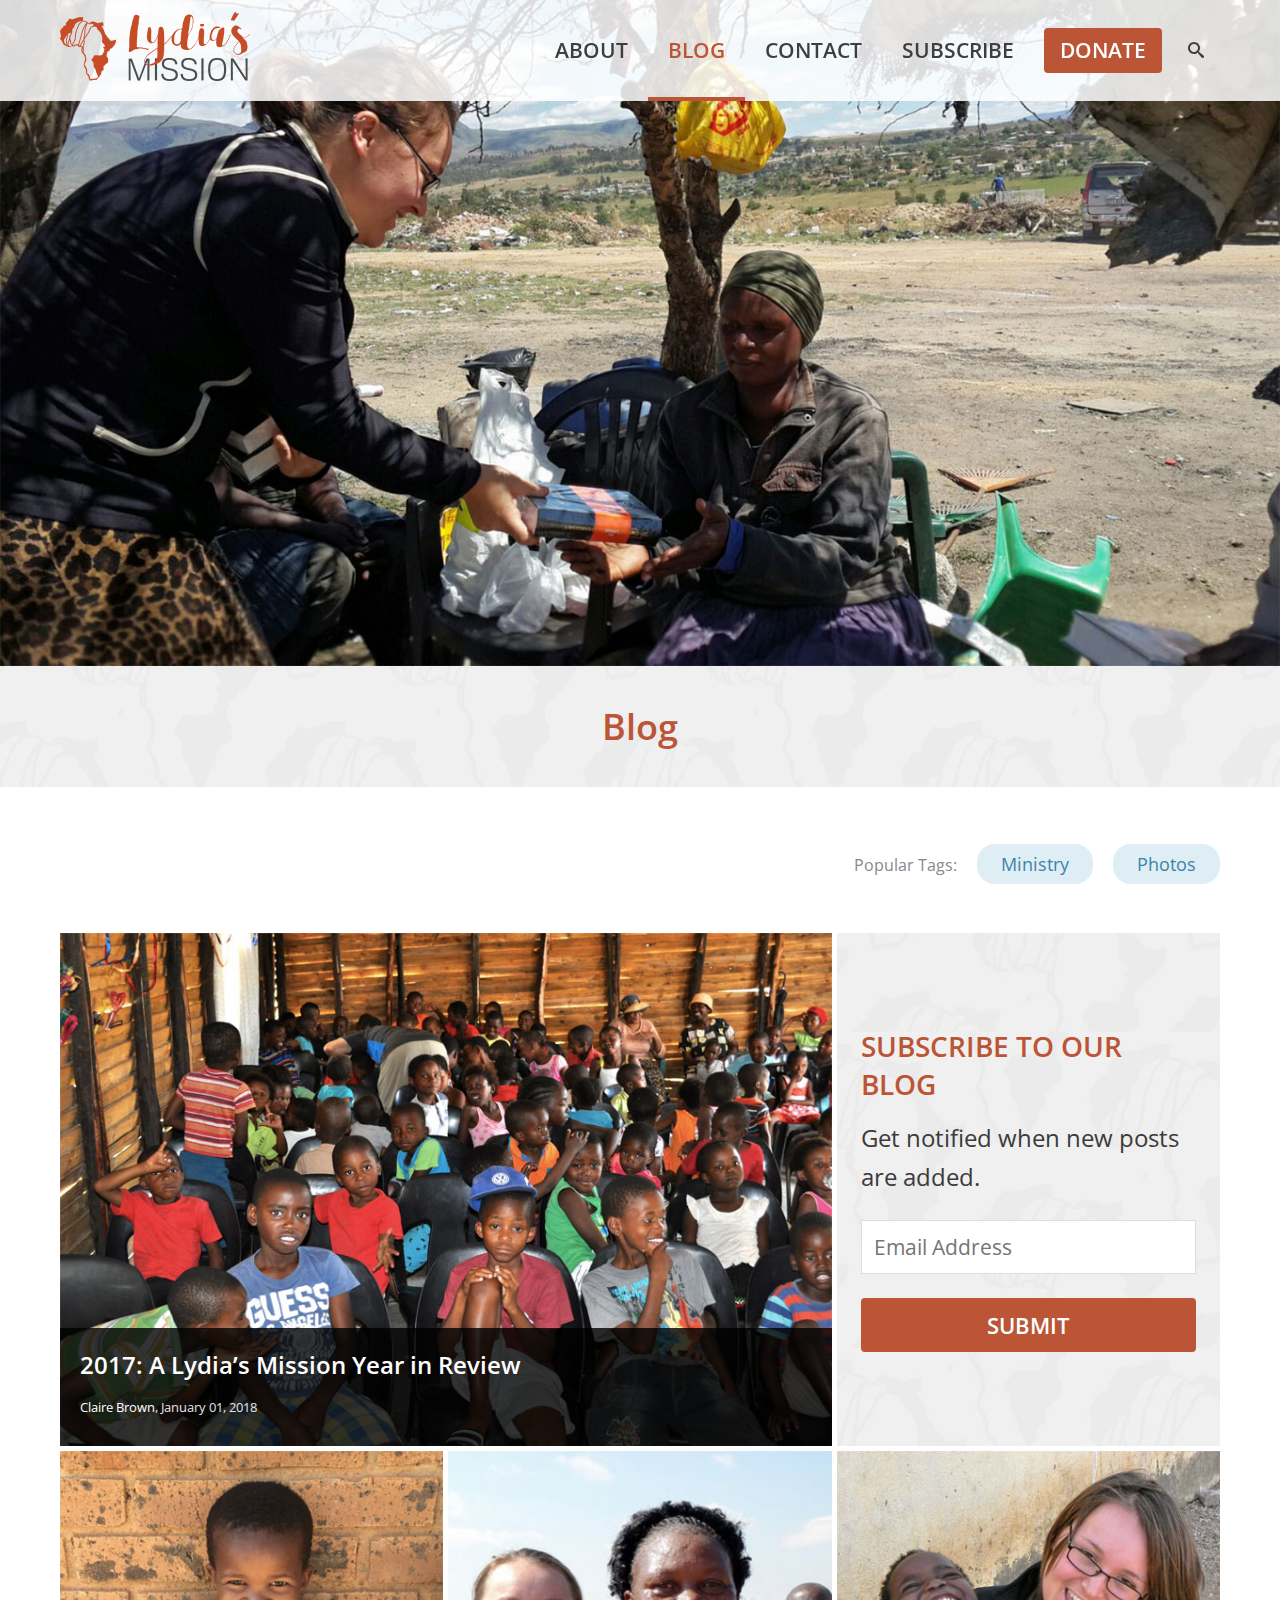
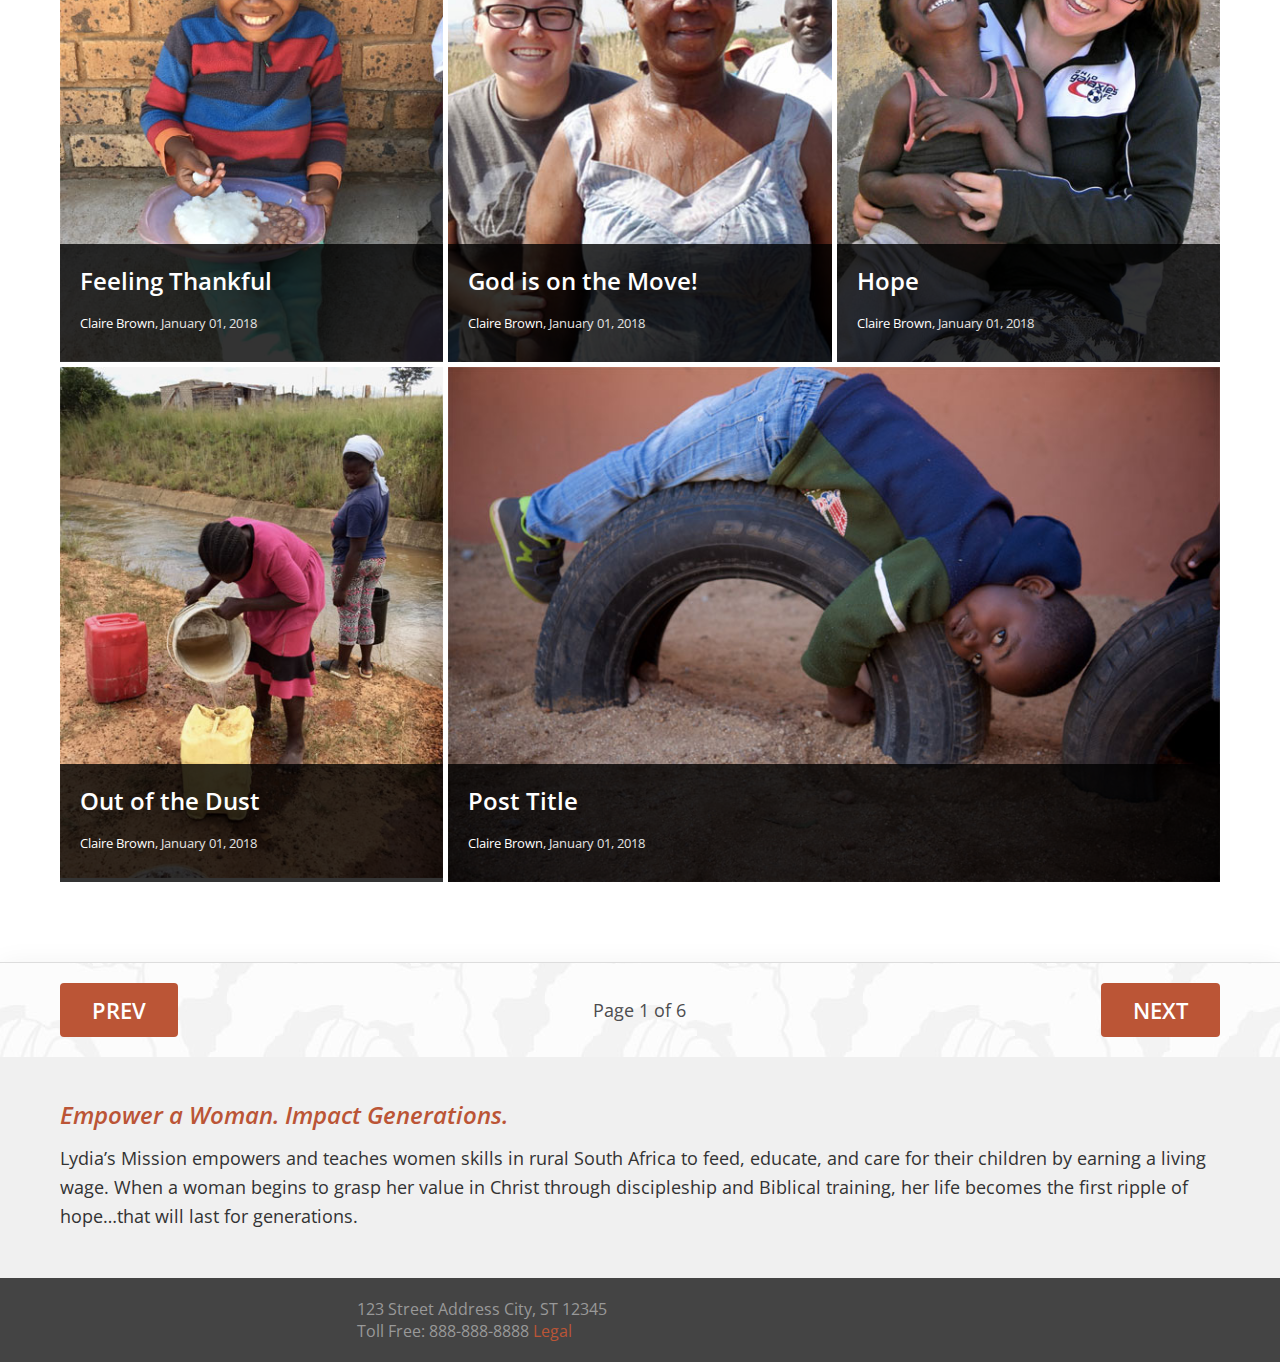
==== commit 79ea8175: "Add More Responsive Styling" ====
--- a/archive.html
+++ b/archive.html
@@ -4,6 +4,7 @@
     <title>Post Listings</title>
     <meta name="viewport" content="width=device-width, initial-scale=1.0, maximum-scale=1.0, minimum-scale=1.0" />
     <link rel="stylesheet" type="text/css" href="style.css" />
+    <link rel="stylesheet" type="text/css" href="styles/responsive.css" />
     <link href="https://fonts.googleapis.com/css?family=Open+Sans:300,300i,400,400i,600,700" rel="stylesheet" />
     <link href="https://fonts.googleapis.com/css?family=Dancing+Script:700" rel="stylesheet" />
     <link rel="stylesheet" type="text/css" href="fonts/icomoon/icomoon.css" />
@@ -144,8 +145,8 @@
 
     <div class="pagination">
         <div class="wrapper">
+            <span>Page 1 of 6</span>
             <a class="btn disabled" href="#"><span class="prev">Prev</span></a>
-            Page 1 of 6
             <a class="btn" href="#"><span class="next">Next</span></a>
         </div>
     </div>
@@ -158,20 +159,6 @@
     </div>
 
     <div class="footer">
-        <div class="footer-bar">
-            <div class="wrapper">
-                <div class="menu-main-navigation-container">
-                    <ul id="menu-main-navigation" class="menu">
-                        <li class="menu-item"><a href="front-page.html">Home</a></li>
-                        <li class="menu-item"><a href="page.html">About</a></li>
-                        <li class="menu-item current-menu-item"><a href="archive.html">Blog</a></li>
-                        <li class="menu-item"><a href="#">Contact</a></li>
-                        <li class="menu-item"><a href="#">Subscribe</a></li>
-                        <li class="menu-item"><a href="#">Donate</a></li>
-                    </ul>
-                </div>
-            </div>
-        </div>
         <div class="wrapper">
             <div class="columns">
                 <div class="col">
--- a/style.css
+++ b/style.css
@@ -15,6 +15,13 @@
 	text-decoration: underline;
 }
 
+h1 {
+	margin: 0 0 24px 0;
+	font-weight: 600;
+	color: #bb5536;
+	font-size: 32px;
+}
+
 h2 {
 	font-weight: 600;
 	font-size: 28px;
@@ -35,7 +42,7 @@
 input[type=text] {
 	display: block;
 	border: 1px solid #ddd;
-	padding: 6px 12px;
+	padding: 12px;
 	font-size: 21px;
 	font-family: "Open Sans", Arial, Helvetica, sans-serif;
 }
@@ -86,6 +93,13 @@
 	max-width: 1200px;
 	margin: 0 auto;
 	padding: 20px;
+	box-sizing: border-box;
+}
+
+.main,
+.article.full > .wrapper {
+	max-width: 900px;
+	margin: 0 auto;
 }
 
 .content ul
@@ -102,7 +116,8 @@
   columns: 1;
 }
 
-.content ul ul {
+.content ul ul,
+.content ol ol {
 	margin: 12px 0;
 	columns: 1;
 }
@@ -166,6 +181,17 @@
 	background-image: url(img/logo-underline-hover.svg);
 }
 
+span.fancy-text,
+span.fancy-text:hover {
+	color: #bb5536;
+	background: none;
+	padding-bottom: 0;
+}
+
+.align-center {
+	text-align: center;
+}
+
 /* ********************************************** */
 /* ****************** COLUMNS ******************* */
 /* ********************************************** */
@@ -198,6 +224,10 @@
   -ms-grid-columns: 1fr 1fr 1fr 1fr 1fr;
   grid-template-columns: repeat(5, 1fr);
   grid-gap: 2.5%;
+}
+
+.columns .col p:last-child {
+	margin-bottom: 0;
 }
 
 .columns.custom-alignment .col
@@ -295,7 +325,6 @@
 
 .menu a {
 	display: block;
-	font-weight: 700;
 	padding: 20px;
 	color: #3e3e3f;
 	text-transform: uppercase;
@@ -348,7 +377,7 @@
 }
 
 .scrolled.home .header {
-	background: rgba(255,255,255,0.7);
+	background: rgba(255,255,255,0.85);
 }
 
 .scrolled .header .logo {
@@ -449,6 +478,25 @@
 	float: right;
 }
 
+.hero.content-left .hero-content {
+	margin-right: 0;
+	float: left;
+}
+
+.hero.white-overlay .hero-content,
+.home .hero.white-overlay .hero-content {
+	background: rgba(255,255,255,0.8);
+	color: #333;
+}
+
+.hero-actions {
+	display: flex;
+}
+
+.hero-actions a + a {
+	margin-left: auto;
+}
+
 .section-title {
 	background: url(img/section-title-bg.jpg) repeat center center;
 	text-align: center;
@@ -474,6 +522,182 @@
 
 .home .header {
 	background: transparent;
+}
+
+.home .hero-content {
+	background: none;
+	color: #333;
+	font-size: 22px;
+	width: 45%;
+	margin-right: 0;
+}
+
+.home .hero-content .fancy-text {
+	font-size: 36px;
+}
+
+.home .hero h1 {
+	color: #313131;
+	line-height: 1.2em;
+	font-size: 42px;
+}
+
+.home .card {
+	margin: 100px 0;
+}
+
+.lydias-stats {
+	position: relative;
+	overflow: hidden;
+}
+
+.lydias-stats > img {
+	position: absolute;
+	top: 0;
+	left: 0;
+	width: 100%;
+	opacity: 0.1;
+}
+
+.lydias-stats .wrapper {
+	position: relative;
+	text-align: center;
+}
+
+.featured-quote {
+	text-align: center;
+	font-size: 38px;
+	color: #bb5536;
+	line-height: 1.3em;
+	margin: 30px 0 80px;
+}
+
+.featured-quote em {
+	max-width: 600px;
+	display: block;
+	margin: 0 auto;
+	position: relative;
+	padding: 0 100px;
+}
+
+.featured-quote em:before,
+.featured-quote em:after {
+	content: '';
+	display: block;
+	width: 100px;
+	height: 78px;
+	background: url(img/quotation-marks.png) no-repeat top left;
+	position: absolute;
+	top: 0;
+	left: 0;
+}
+
+.featured-quote em:after {
+	background-position: bottom left;
+	top: auto;
+	left: auto;
+	bottom: -20px;
+	right: 0;
+}
+
+.featured-quote span {
+	text-align: right;
+	max-width: 600px;
+	margin: 0 auto;
+	display: block;
+	color: #4d4d4f;
+	font-size: 20px;
+	padding-right: 40px;
+}
+
+.featured-stats {
+	text-align: center;
+	position: relative;
+	display: inline-block;
+	margin: 200px auto;
+}
+
+.featured-stats img {
+	margin: 0 auto;
+	border: 6px solid #bababa;
+	box-shadow: 0 0 40px rgba(0,0,0,0.05);
+}
+
+.featured-stats .stat {
+	position: absolute;
+	width: 400px;
+	height: 400px;
+	border-radius: 50%;
+	background: #fff;
+	border: 4px solid #bb5536;
+	box-shadow: 0 0 24px rgba(0,0,0,0.15);
+	display: flex;
+	align-items: center;
+	justify-content: center;
+	flex-direction: column;
+	padding: 40px;
+	box-sizing: border-box;
+	transform: translate(-50%, -50%);
+	font-size: 24px;
+}
+
+.featured-stats .stat:nth-child(2) {
+	top: 3%;
+	left: 50%;
+}
+
+.featured-stats .stat:nth-child(3) {
+	top: 50%;
+	left: 97%;
+}
+
+.featured-stats .stat:nth-child(4) {
+	top: 97%;
+	left: 50%;
+	background: #0078ae;
+	color: #fff;
+	border-color: #0078ae;
+}
+
+.featured-stats .stat:nth-child(4) .fancy-text {
+	color: #fff;
+	margin-bottom: 10px;
+	display: block;
+	margin-top: 10px;
+}
+
+.featured-stats .stat:nth-child(5) {
+	top: 50%;
+	left: 3%;
+}
+
+.featured-stats .stat:nth-child(5) .fancy-text {
+	font-size: 80px;
+}
+
+.featured-stats .stat .fancy-text
+{
+	font-size: 100px;
+	line-height: 1em;
+}
+
+.featured-stats .stat .fancy-text.small,
+.featured-stats .stat .fancy-text .small
+{
+	font-size: 36px;
+	line-height: 40px;
+}
+
+.featured-stats .stat:nth-child(5) .fancy-text em
+{
+	font-style: normal;
+	color: #0078ae;
+	font-size: 50px;
+	line-height: 0.8em;
+	display: block;
+	text-align: right;
+	margin-right: 45px;
+	margin-bottom: 10px;
 }
 
 /* ********************************************** */
@@ -519,9 +743,22 @@
 	box-shadow: 0 0 24px rgba(0,0,0,0.05);
 }
 
+.pagination .wrapper:after {
+	content: '';
+	display: block;
+	clear: both;
+}
+
+.pagination .wrapper > span {
+	line-height: 54px;
+}
+
 .pagination .btn {
-	margin-left: 30px;
-	margin-right: 30px;
+	float: left;
+}
+
+.pagination .btn:last-child {
+	float: right;
 }
 
 .listings-grid {
@@ -670,18 +907,13 @@
 	text-decoration: none;
 }
 
-.popular-tags a:last-child {
+.popular-tags .tag:last-child {
 	margin-right: 0;
 }
 
 /* ********************************************** */
 /* ************* Blog Article Pages ************* */
 /* ********************************************** */
-
-.article.full > .wrapper {
-	max-width: 900px;
-	margin: 0 auto;
-}
 
 .article .wrapper {
 	padding-top: 80px;
@@ -721,27 +953,62 @@
 	padding-top: 0;
 }
 
+.card,
 .author-block {
 	display: grid;
 	grid-template-columns: 1fr 3fr;
 	box-shadow: 0 0 36px rgba(0,0,0,0.05);
+	color: #555;
+}
+
+.card {
+	grid-template-columns: 1fr 2fr;
+}
+
+.card-content {
+	padding: 30px;
+	font-size: 20px;
+}
+
+.card-content .fancy-text {
+	color: #bb5536;
+	text-align: right;
+	font-size: 32px;
+	display: block;
 }
 
 .author-content {
 	padding: 20px;
-}
-
+	font-size: 16px;
+}
+
+.card-content p,
 .author-content p {
 	margin-bottom: 12px;
-	font-size: 16px;
-}
-
+}
+
+.card-content p {
+	font-size: 20px;
+}
+
+.card img,
 .author-block img {
 	padding: 20px 0 20px 20px;
 	box-sizing: border-box;
-}
-
+	width: 100%;
+}
+
+.card img {
+	padding: 30px 0 30px 30px;
+}
+
+.home-page .card img {
+	padding: 0;
+}
+
+.card-content .card-title,
 .author-name {
+	color: #bb5536;
 	font-size: 24px;
 	font-weight: 600;
 }
--- a/styles/responsive.css
+++ b/styles/responsive.css
@@ -0,0 +1,589 @@
+@media all and (max-width: 940px) {
+	input[type=text] {
+		font-size: 18px;
+	}
+
+	.header .nav {
+		font-size: 18px;
+	}
+
+	.header .logo {
+		width: 162px;
+	}
+
+	.menu a,
+	.scrolled .menu a {
+		padding: 15px 12px;
+	}
+
+	.header .menu .btn a {
+		margin-top: 23px;
+		margin-bottom: 23px;
+	}
+
+	.scrolled .header .menu .btn a {
+		margin: 9px 10px;
+	}
+
+	.header .icon-search {
+		padding-top: 33px;
+		padding-bottom: 34px;
+	}
+
+	.article.intro:hover .article-content a.fancy-text {
+		height: 0;
+		opacity: 0;
+		padding: 0;
+	}
+
+	.article.intro:hover .article-content p {
+		height: 0;
+		opacity: 0;
+		margin: 0;
+	}
+
+	.subscribe-block {
+		font-size: 16px;
+	}
+
+	.subscribe-block h2 {
+		margin: 0 0 12px 0;
+		font-size: 24px
+	}
+
+	.subscribe-block input {
+		margin-bottom: 16px;
+	}
+
+	.subscribe-block-content {
+		padding: 16px;
+	}
+
+	.subscribe-block-content p {
+		margin-bottom: 8px;
+	}
+}
+
+/* Mobile Screens */
+@media all and (max-width: 767px) {
+
+	h1 {
+		font-size: 24px;
+	}
+
+	h2 {
+		font-size: 21px;
+	}
+
+	h3 {
+		font-size: 16px;
+	}
+
+	input[type=text] {
+		font-size: 16px;
+	}
+
+	p {
+		margin: 0 0 16px 0;
+	}
+
+	a.btn,
+	input.btn,
+	button {
+		font-size: 18px;
+	}
+
+	.content ul,
+	.content ol
+	{
+	  margin: 20px 0;
+	  columns: 1;
+	}
+
+	.content ul ul,
+	.content ol ol {
+		margin: 8px 0;
+	}
+
+	.content ul li,
+	.content ol li
+	{
+	  margin-bottom: 8px;
+	}
+
+	.section .wrapper {
+		padding: 24px 20px;
+	}
+
+	/* ********************************************** */
+	/* ****************** COLUMNS ******************* */
+	/* ********************************************** */
+
+	.columns,
+	.columns.two-wide,
+	.columns.three-wide,
+	.columns.five-wide
+	{
+	  display: block;
+	}
+
+	.columns .col:last-child {
+		margin-bottom: 0;
+	}
+
+	/* ********************************************** */
+	/* ******************* HEADER ******************* */
+	/* ********************************************** */
+
+	.header {
+		position: relative;
+	}
+
+	.header .wrapper {
+		padding: 0;
+	}
+
+	.header .logo,
+	.scrolled .header .logo {
+		padding: 10px 20px;
+		width: 116px;
+	}
+
+	.header .nav {
+		float: none;
+	}
+
+	.menu-main-navigation-container
+	{
+		clear: both;
+	}
+
+	.nav .menu-link {
+		float: right;
+		display: block;
+		text-transform: uppercase;
+		padding: 19px 20px;
+		color: #3e3e3f;
+		text-decoration: none;
+		font-weight: 600;
+		font-size: 18px;
+	}
+
+	.nav .menu-link:hover {
+		color: #bb5536;
+	}
+
+	.header .menu {
+		clear: both;
+		box-shadow: 0 8px 16px rgba(0,0,0,0.1);
+	}
+
+	.menu li {
+		float: none;
+		display: block;
+	}
+
+	.header .menu > li > a,
+	.scrolled .header .menu > li > a {
+		line-height: 28px;
+		padding: 10px 20px 10px 16px;
+	}
+
+	.header .menu > li:first-child {
+		display: block;
+	}
+
+	.menu a {
+		padding: 10px 20px 10px 16px;
+		border-top: 0;
+		border-bottom: 1px solid #ddd;
+		border-left: 4px solid transparent;
+		font-size: 18px;
+	}
+
+	.menu a:hover,
+	.menu li.current-menu-item > a {
+		border-bottom-color: #ddd;
+		border-left-color: #bb5536;
+	}
+
+	.header .menu .btn,
+	.scrolled .header .menu .btn {
+		padding: 10px 20px;
+	}
+
+	.header .menu .btn a,
+	.scrolled .header .menu .btn a {
+		padding: 12px 32px;
+		margin: 0;
+		display: block;
+		text-align: center;
+	}
+
+	.header .icon-search,
+	.scrolled .header .icon-search {
+		float: right;
+		padding: 16px;
+		display: none; /* temporary - will add to menu and only show at mobile */
+	}
+
+	/* ********************************************** */
+	/* ******************* FOOTER ******************* */
+	/* ********************************************** */
+
+	.mission-statement {
+		font-size: 14px;
+	}
+
+	.mission-statement h2 {
+		font-size: 18px;
+		margin: 0 0 12px 0;
+	}
+
+	.mission-statement p:last-child {
+		margin-bottom: 0;
+	}
+
+	.section.mission-statement .wrapper
+	{
+		padding-top: 16px;
+		padding-bottom: 16px;
+	}
+
+	/* ********************************************** */
+	/* ******************** HERO ******************** */
+	/* ********************************************** */
+
+	.hero.with-content {
+		padding: 0;
+		background: #333;
+	}
+
+	.hero h1 {
+		font-size: 24px;
+		margin-bottom: 12px;
+	}
+
+	.hero.with-content > img {
+		width: 100%;
+		position: relative;
+		top: auto;
+		left: auto;
+	}
+
+	.hero-content {
+		padding: 0;
+		background: transparent;
+		width: 100%;
+		box-sizing: border-box;
+		margin-right: 0;
+		font-size: 16px;
+		float: none;
+	}
+
+	.hero.content-left .hero-content {
+		float: none;
+	}
+
+	.hero.white-overlay .hero-content,
+	.home .hero.white-overlay .hero-content {
+		background: transparent;
+		color: #fff;
+	}
+
+	.hero-actions {
+		display: block;
+	}
+
+	.home .hero-actions a {
+		display: inline-block;
+		margin: 12px;
+	}
+
+	.home .hero-actions a.fancy-text {
+		color: #fff;
+	}
+
+	.home .hero-actions a.fancy-text:hover {
+		color: #eee;
+	}
+
+	.section-title {
+		font-size: 18px;
+	}
+
+	.section-title .wrapper {
+		padding-top: 16px;
+		padding-bottom: 16px;
+	}
+
+	.section-title span {
+		font-size: 12px;
+	}
+
+	/* ********************************************** */
+	/* ****************** HOME PAGE ***************** */
+	/* ********************************************** */
+
+	.home .header {
+		background: rgba(255,255,255,0.85);
+	}
+
+	.home .hero-content {
+		color: #fff;
+		font-size: 16px;
+		width: 100%;
+		padding: 0;
+	}
+
+	.home .hero-content p:last-child {
+		margin-bottom: 0;
+	}
+
+	.home .hero-content .fancy-text {
+		font-size: 24px;
+	}
+
+	.home .hero h1 {
+		color: #fff;
+		font-size: 28px;
+	}
+
+	.home .card {
+		margin: 16px 0;
+	}
+
+	.lydias-stats > img {
+		display: none;
+	}
+
+	.featured-quote {
+		font-size: 28px;
+		margin: 20px 0;
+	}
+
+	.featured-quote em {
+		padding: 0;
+	}
+
+	.featured-quote span {
+		text-align: center;
+		font-size: 18px;
+		padding-right: 0;
+	}
+
+	.featured-stats {
+		margin: 20px auto;
+	}
+
+	.featured-stats > img {
+		display: none;
+	}
+
+	.featured-stats .stat,
+	.featured-stats .stat:nth-child(2),
+	.featured-stats .stat:nth-child(3),
+	.featured-stats .stat:nth-child(4),
+	.featured-stats .stat:nth-child(5) {
+		position: relative;
+		width: 280px;
+		height: 280px;
+		top: auto;
+		left: auto;
+		transform: none;
+		padding: 20px;
+		font-size: 16px;
+		margin-bottom: 30px;
+	}
+
+
+	.featured-stats .stat .fancy-text,
+	.featured-stats .stat:nth-child(5) .fancy-text {
+		font-size: 60px;
+	}
+
+	.featured-stats .stat .fancy-text.small,
+	.featured-stats .stat .fancy-text .small
+	{
+		font-size: 28px;
+		line-height: 1em;
+	}
+
+	.featured-stats .stat:nth-child(5) .fancy-text em
+	{
+		font-size: 38px;
+		line-height: 1em;
+		margin-right: 0;
+		display: inline;
+	}
+
+	/* ********************************************** */
+	/* ************ CTAs (Call-To-Action) *********** */
+	/* ********************************************** */
+
+	.cta {
+		font-size: 16px;
+		margin: 20px 0 50px;
+	}
+
+	.cta a.fancy-text {
+		font-size: 28px;
+		margin-top: 0;
+	}
+
+	.cta h2 {
+		margin-bottom: 12px;
+	}
+
+	.cta img {
+		max-width: 400px !important;
+	}
+
+	/* ********************************************** */
+	/* ************* Blog Listings Pages ************ */
+	/* ********************************************** */
+
+	.listings-grid {
+		padding-top: 20px;
+		padding-bottom: 0;
+		display: block;
+	}
+
+	.article.intro {
+		max-width: 500px;
+		margin: 4px auto;
+	}
+
+	.article.intro a img {
+		width: 100%;
+	}
+
+	.article.intro .article-content h2 {
+		font-size: 18px;
+		margin: 0;
+	}
+
+	.subscribe-block {
+		font-size: 16px;
+	}
+
+	.subscribe-block h2 {
+		margin: 2px 0 12px 0;
+	}
+
+	.subscribe-block input {
+		margin-bottom: 16px;
+	}
+
+	.subscribe-block-content {
+		padding: 16px;
+	}
+
+	.popular-tags {
+		margin: 0 0 20px 0;
+		float: none;
+		text-align: center;
+	}
+
+	.popular-tags span {
+		display: block;
+		margin-right: 0;
+	}
+
+	.tag {
+		border-radius: 16px;
+		padding: 8px 16px;
+		font-size: 16px;
+		margin-right: 6px;
+		display: inline-block;
+	}
+
+	/* ********************************************** */
+	/* ************* Blog Article Pages ************* */
+	/* ********************************************** */
+
+	.article .wrapper {
+		padding-top: 20px;
+		padding-bottom: 20px;
+	}
+
+	.article.full {
+		font-size: 16px;
+	}
+
+	.media-gallery .wrapper {
+		display: block;
+		transform: scale(1);
+	}
+
+	.media-gallery a {
+		display: block;
+		margin-bottom: 16px;
+		border: 0;
+	}
+
+	.media-gallery .wrapper a:last-child {
+		margin-bottom: 0;
+	}
+
+	.media-gallery img {
+		margin: 0 auto;
+	}
+
+	.card,
+	.author-block {
+		display: block;
+	}
+
+	.author-block {
+		max-width: 300px;
+		margin: 0 auto;
+	}
+
+	.card-content {
+		padding: 16px;
+		font-size: 16px;
+	}
+
+	.card-content .fancy-text {
+		font-size: 28px;
+	}
+
+	.card-content p {
+		font-size: 16px;
+	}
+
+	.card img,
+	.author-block img {
+		padding: 0;
+	}
+
+	.card img {
+		padding: 0;
+	}
+
+	.card-content .card-title,
+	.author-name {
+		font-size: 21px;
+	}
+
+}
+
+@media all and (max-width: 500px) {
+	.pagination {
+		font-size: 16px;
+	}
+
+	.pagination .wrapper > span {
+		display: block;
+		margin-bottom: 8px;
+		line-height: 1.1em;
+	}
+
+	.pagination .btn,
+	.pagination .btn:last-child {
+		margin: 6px;
+		padding: 12px 24px;
+		float: none;
+	}
+}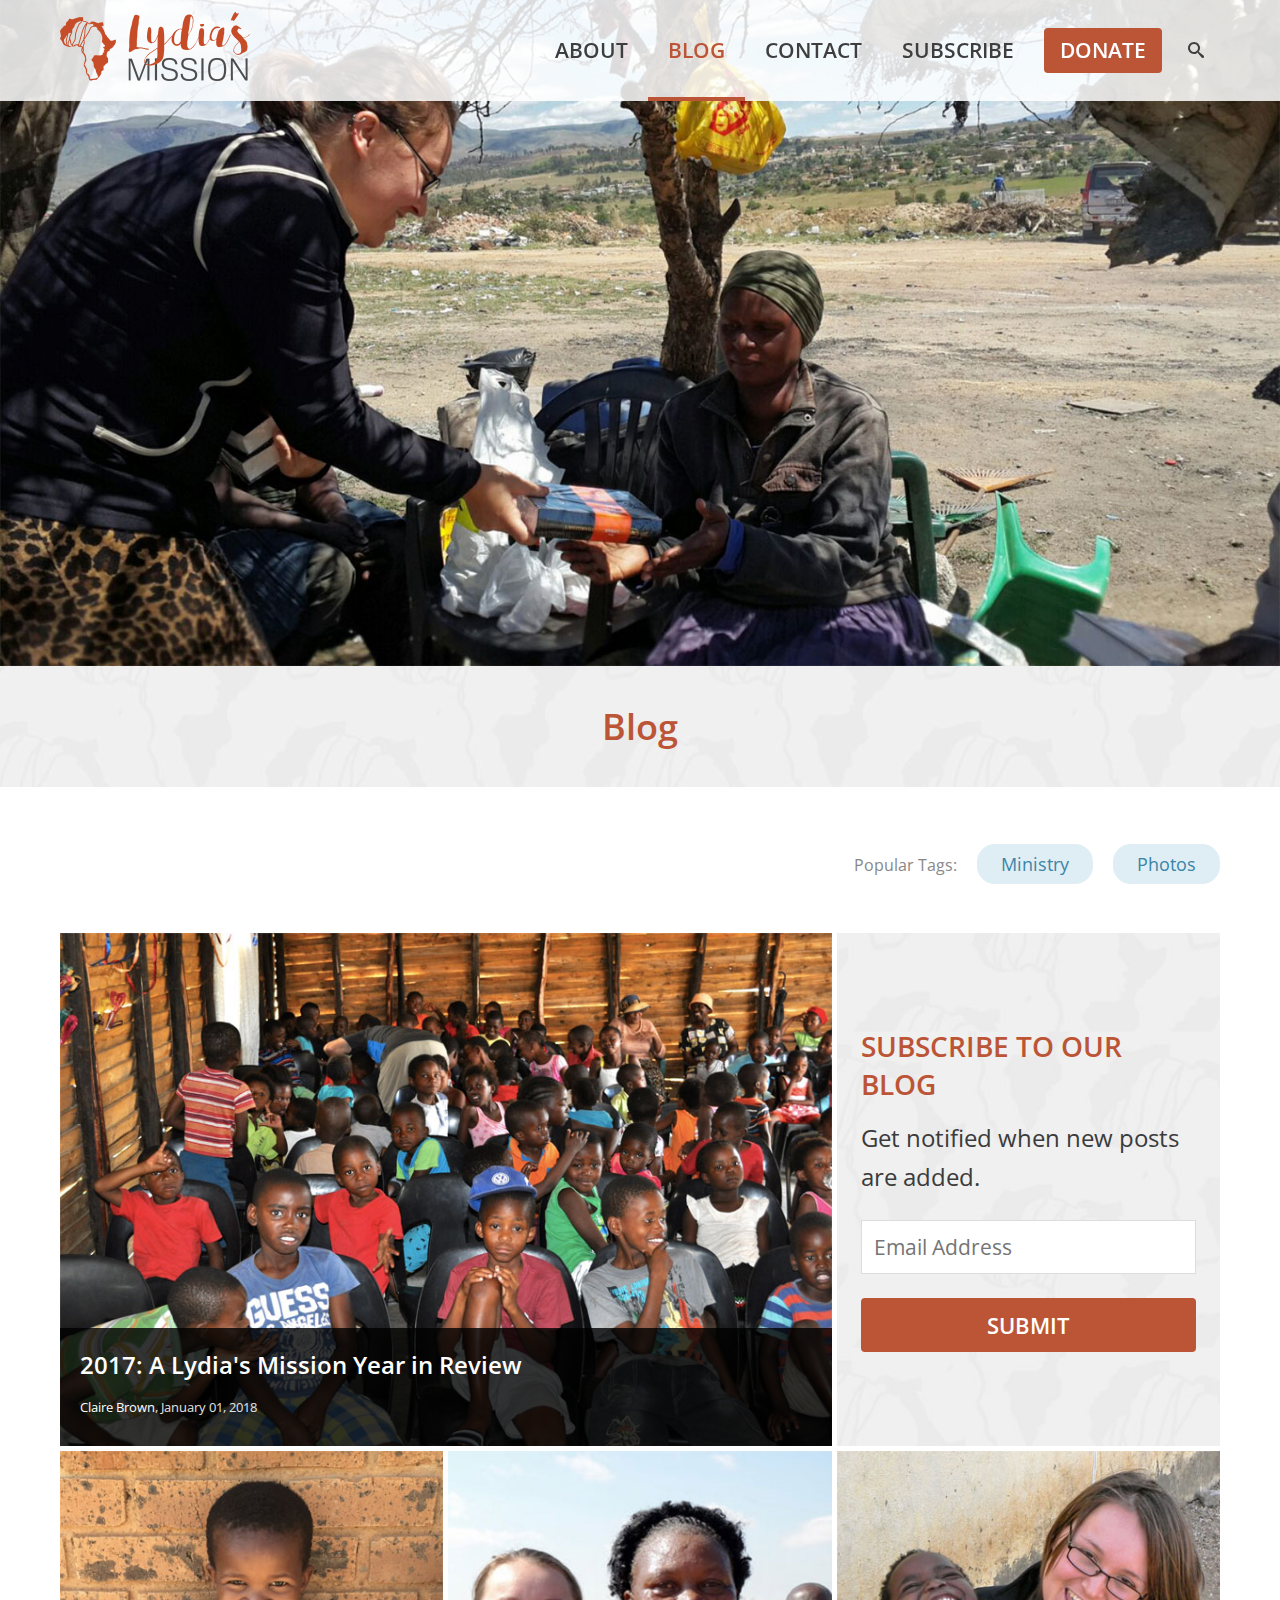
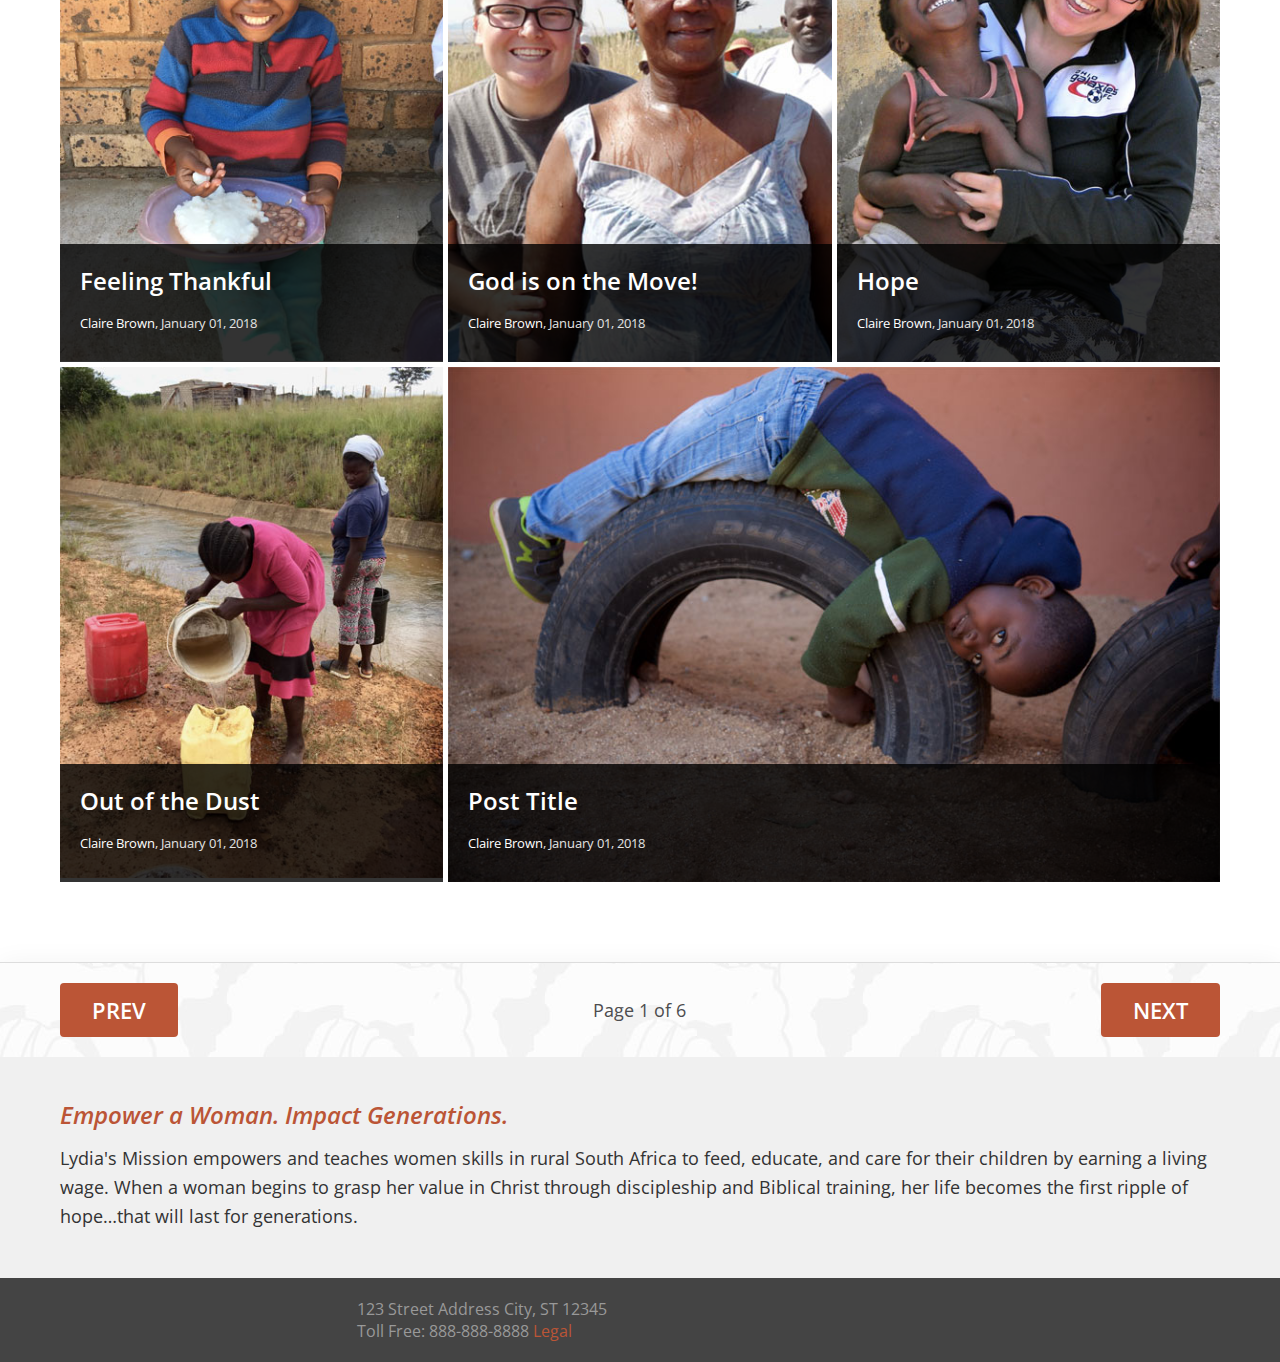
==== commit 90b85cf9: "Updated nav menu styling and fixed some character encoding issues in some of the content where copy/" ====
--- a/archive.html
+++ b/archive.html
@@ -59,8 +59,8 @@
                     <img src="content-img/listing-1.jpg" alt="" />
                 </a>
                 <div class="article-content">
-                    <h2><a href="single.html">2017: A Lydia’s Mission Year in Review</a></h2>
-                    <p>God has been moving in powerful ways this past year. Lydia’s Mission has expanded in ways I could never have dreamed. Hope has been restored, the Gospel has been...</p>
+                    <h2><a href="single.html">2017: A Lydia's Mission Year in Review</a></h2>
+                    <p>God has been moving in powerful ways this past year. Lydia's Mission has expanded in ways I could never have dreamed. Hope has been restored, the Gospel has been...</p>
                     <span class="article-meta">
                         <a href="#">Claire Brown</a>, <span class="article-date">January 01, 2018</span>
                     </span>
@@ -154,7 +154,7 @@
     <div class="section mission-statement">
         <div class="wrapper">
             <h2>Empower a Woman. Impact Generations.</h2>
-            <p>Lydia’s Mission empowers and teaches women skills in rural South Africa to feed, educate, and care for their children by earning a living wage. When a woman begins to grasp her value in Christ through discipleship and Biblical training, her life becomes the first ripple of hope…that will last for generations.</p>
+            <p>Lydia's Mission empowers and teaches women skills in rural South Africa to feed, educate, and care for their children by earning a living wage. When a woman begins to grasp her value in Christ through discipleship and Biblical training, her life becomes the first ripple of hope…that will last for generations.</p>
         </div>
     </div>
 
--- a/styles/responsive.css
+++ b/styles/responsive.css
@@ -156,21 +156,43 @@
 	.menu-main-navigation-container
 	{
 		clear: both;
+		border-top: 1px solid #eee;
 	}
 
 	.nav .menu-link {
 		float: right;
 		display: block;
 		text-transform: uppercase;
-		padding: 19px 20px;
+		padding: 21px 20px 21px 52px;
 		color: #3e3e3f;
 		text-decoration: none;
 		font-weight: 600;
 		font-size: 18px;
+		position: relative;
+		transition: all 0.4s ease-in-out;
+		background: #fff;
+		border-left: 1px solid #eee;
+	}
+
+	.nav .menu-link:before {
+		content: "\e9bd";
+		font-family: 'icomoon' !important;
+		font-size: 24px;
+		position: absolute;
+		left: 20px;
+		top: 50%;
+		transform: translateY(-50%);
+		color: #bbb;
+		transition: all 0.4s ease-in-out;
 	}
 
 	.nav .menu-link:hover {
 		color: #bb5536;
+		background: #fafafa;
+	}
+
+	.nav .menu-link:hover:before {
+		color: #999;
 	}
 
 	.header .menu {
@@ -450,7 +472,7 @@
 	}
 
 	.article.intro {
-		max-width: 500px;
+		max-width: 400px;
 		margin: 4px auto;
 	}
 
@@ -461,22 +483,6 @@
 	.article.intro .article-content h2 {
 		font-size: 18px;
 		margin: 0;
-	}
-
-	.subscribe-block {
-		font-size: 16px;
-	}
-
-	.subscribe-block h2 {
-		margin: 2px 0 12px 0;
-	}
-
-	.subscribe-block input {
-		margin-bottom: 16px;
-	}
-
-	.subscribe-block-content {
-		padding: 16px;
 	}
 
 	.popular-tags {
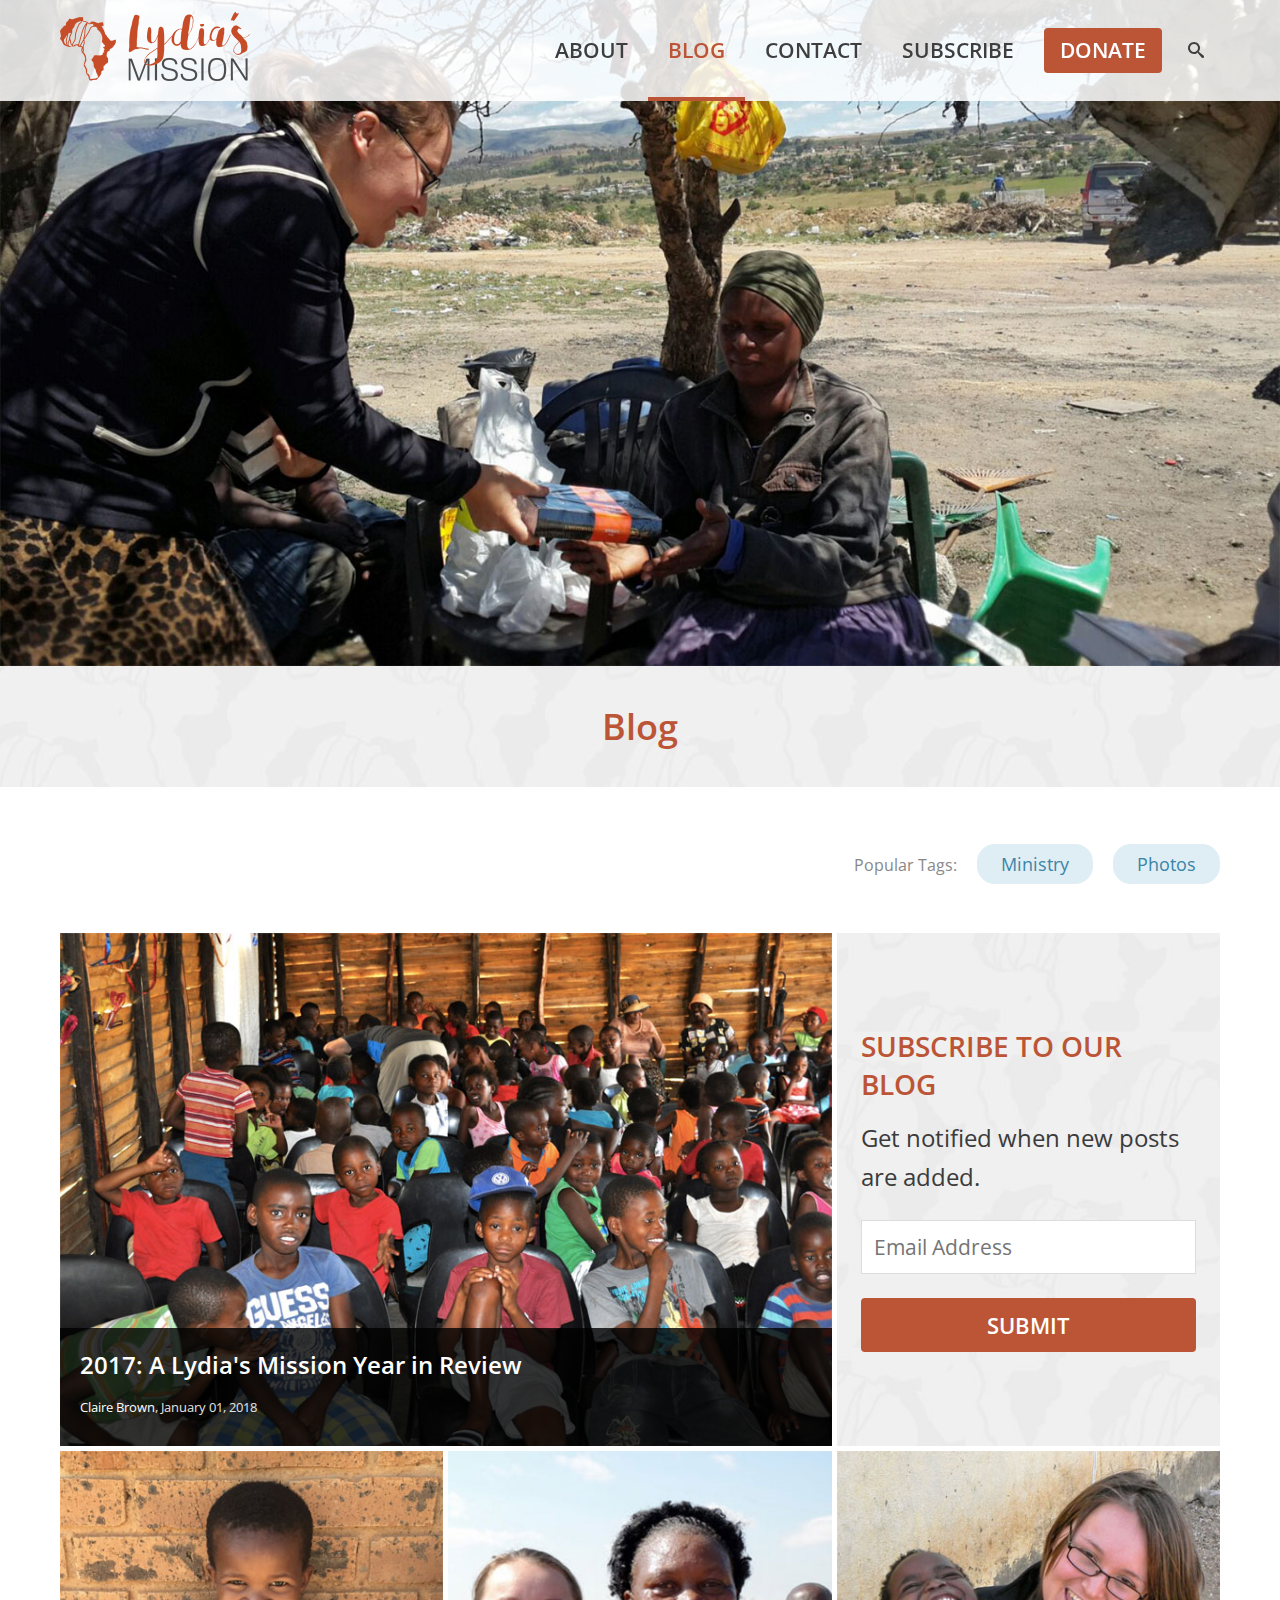
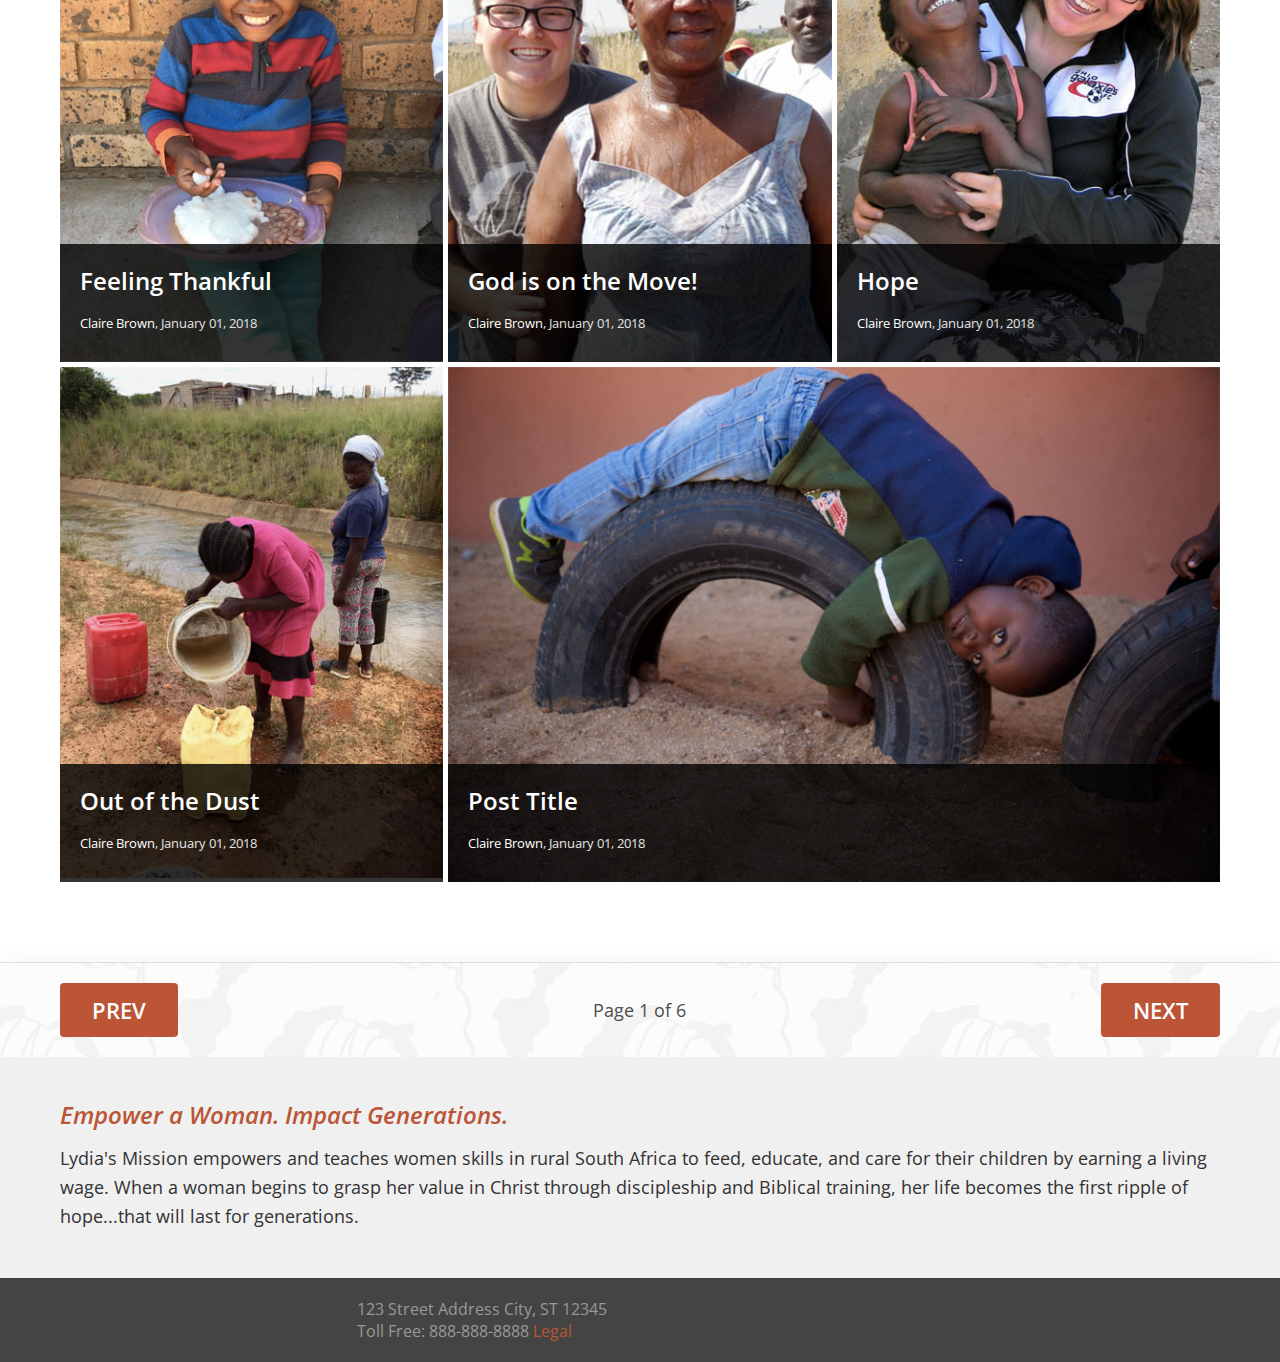
==== commit b1decdce: "more character fixes" ====
--- a/archive.html
+++ b/archive.html
@@ -154,7 +154,7 @@
     <div class="section mission-statement">
         <div class="wrapper">
             <h2>Empower a Woman. Impact Generations.</h2>
-            <p>Lydia's Mission empowers and teaches women skills in rural South Africa to feed, educate, and care for their children by earning a living wage. When a woman begins to grasp her value in Christ through discipleship and Biblical training, her life becomes the first ripple of hope…that will last for generations.</p>
+            <p>Lydia's Mission empowers and teaches women skills in rural South Africa to feed, educate, and care for their children by earning a living wage. When a woman begins to grasp her value in Christ through discipleship and Biblical training, her life becomes the first ripple of hope...that will last for generations.</p>
         </div>
     </div>
 
--- a/style.css
+++ b/style.css
@@ -37,6 +37,10 @@
 img {
 	display: block;
 	max-width: 100% !important;
+}
+
+input {
+    -webkit-appearance: none;
 }
 
 input[type=text] {
--- a/styles/responsive.css
+++ b/styles/responsive.css
@@ -331,7 +331,8 @@
 	}
 
 	.section-title {
-		font-size: 18px;
+		font-size: 21px;
+		line-height: 1.1em;
 	}
 
 	.section-title .wrapper {
